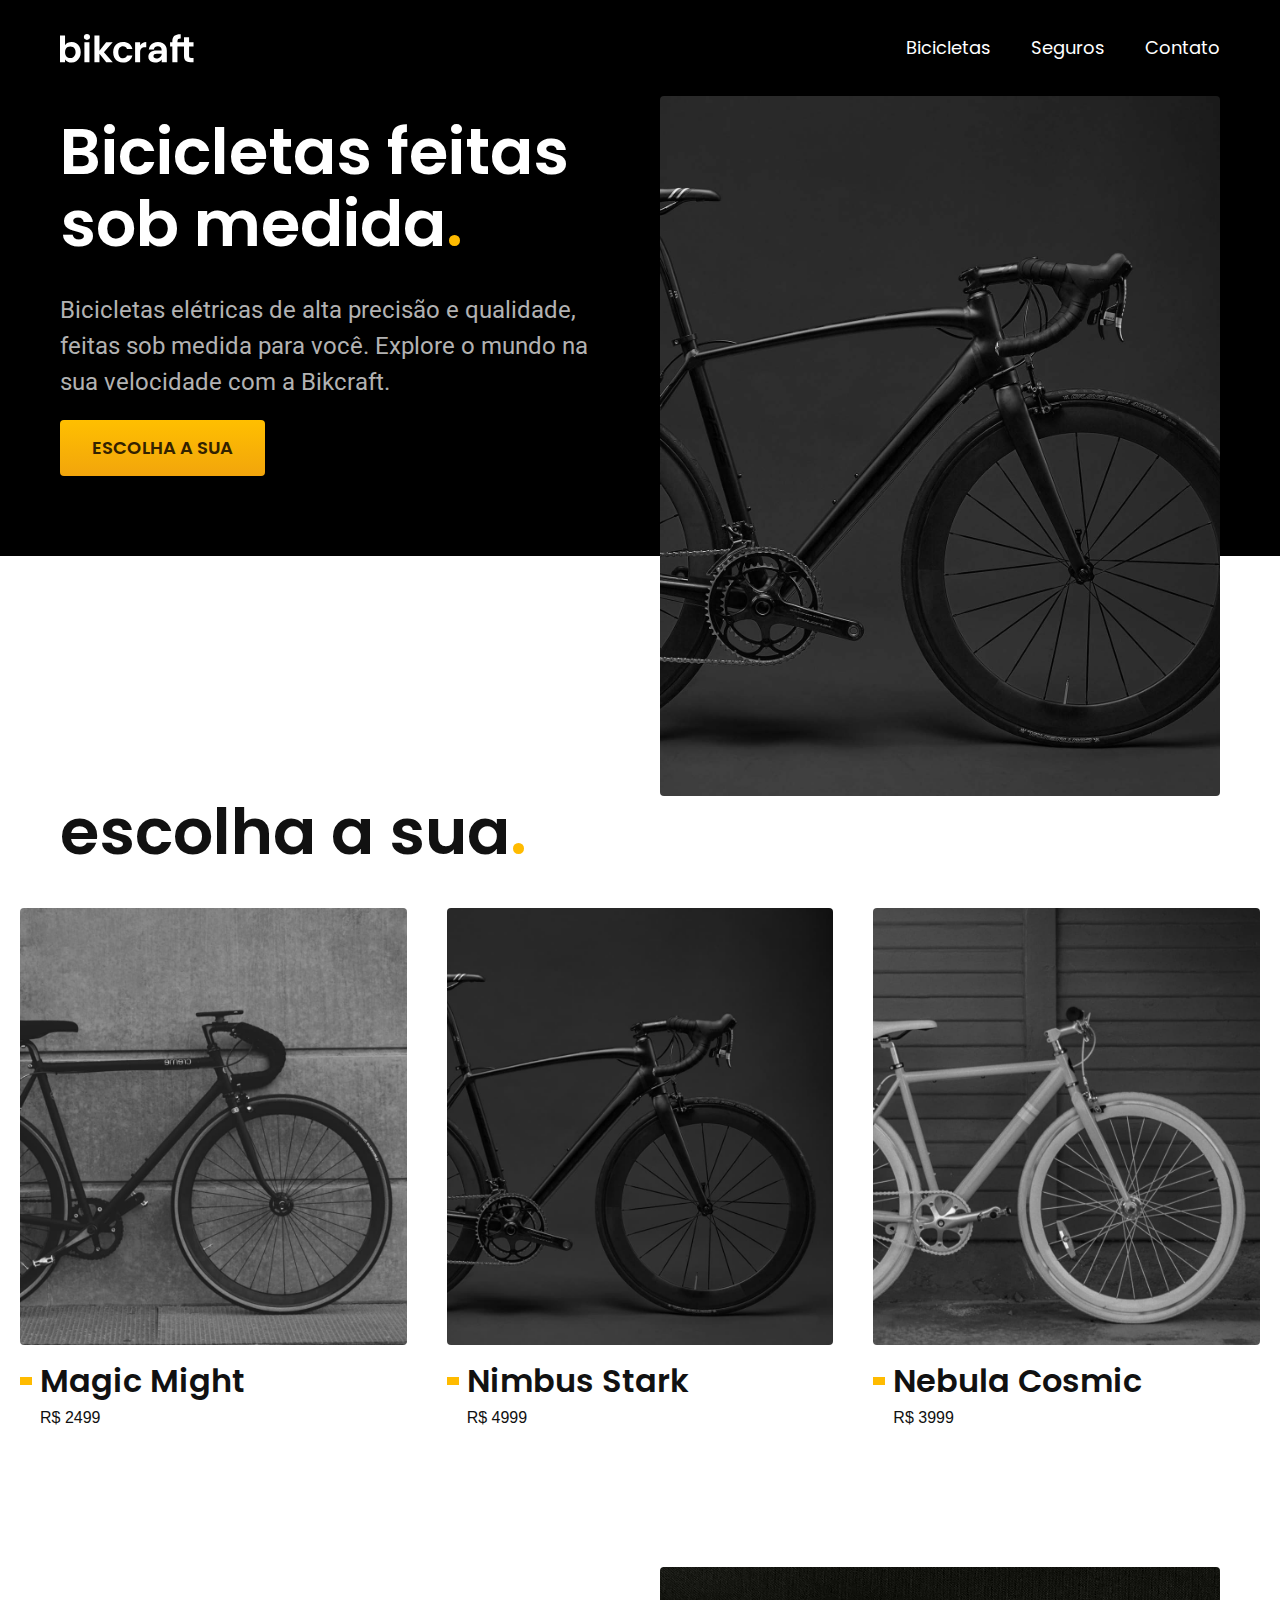
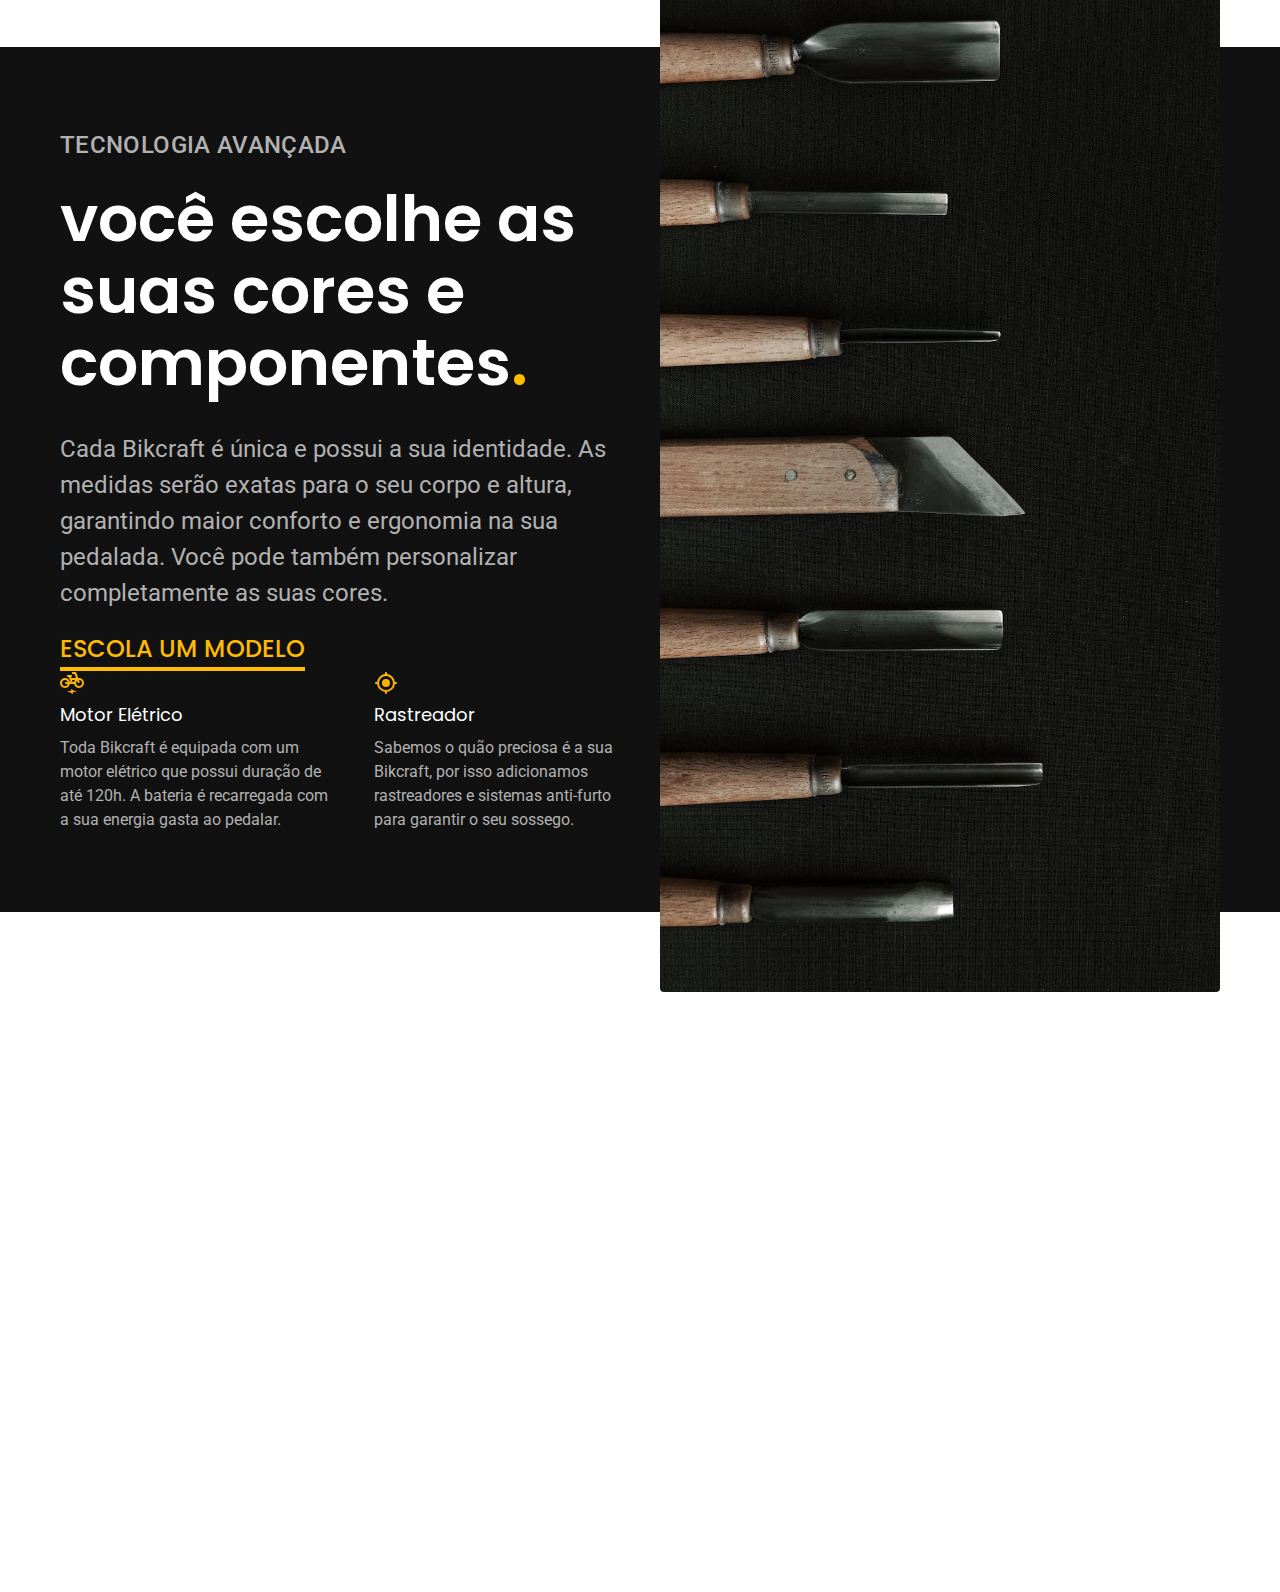
==== index.html @ bfc76466 "Adiciona responsividade à seção de Tecnologia Avançada e estiliza o botão para melhorar a interação " ====
<!DOCTYPE html>
<html lang="pt-br">

<head>
  <meta charset="UTF-8">
  <meta name="viewport" content="width=device-width, initial-scale=1.0">
  <title>Bikcraft - Bicicletas Elétricas</title>
  <meta name="description" content="Bicicletas elétricas de alta precisão e qualidade,  feitas sob medida para o cliente. Explore o mundo na sua velocidade com a Bikcraft.">

  <link rel="stylesheet" href="./css/style.css">

  <link rel="preconnect" href="https://fonts.googleapis.com">
  <link rel="preconnect" href="https://fonts.gstatic.com" crossorigin>
  <link href="https://fonts.googleapis.com/css2?family=Poppins:wght@400;600&family=Roboto:wght@400;500&display=swap" rel="stylesheet">

</head>

<body>
  <header class="header-bg">
    <div class="header container">
      <a href="./">
        <img src="./img/bikcraft.svg" alt="Bikcraft">
      </a>

      <nav aria-label="primaria">
        <ul class="header-menu font-1-m cor-0">
          <li><a href="./bicicletas.html">Bicicletas</a></li>
          <li><a href="./seguros.html">Seguros</a></li>
          <li><a href="./contato.html">Contato</a></li>
        </ul>
      </nav>
    </div>
  </header>

  <main class="introducao-bg">
    <div class="introducao container">
      <div class="introducao-conteudo">
        <h1 class="font-1-xxl cor-0">Bicicletas feitas sob medida<span class="cor-p1">.</span></h1>
        <p class="font-2-l cor-5">Bicicletas elétricas de alta precisão e qualidade, feitas sob medida para você. Explore o mundo na sua velocidade com a Bikcraft.</p>
        <a class="botao" href="./bicicletas.html">Escolha a sua</a>
      </div>
      <div class="introducao-imagem">
        <img src="./img/fotos/introducao.jpg" alt="Bicicleta elétrica preta">
      </div>
    </div>
  </main>

  <article class="bicicletas-lista">
    <h2 class="container font-1-xxl">escolha a sua<span class="cor-p1">.</span></h2>

    <ul>
      <li>
        <a href="./bicicletas/magic.html">
          <img src="./img/bicicletas/magic-home.jpg" alt="Bicicleta preta">
          <h3 class="font-1-xl">Magic Might</h3>
          <span>R$ 2499</span>
        </a>
      </li>
      <li>
        <a href="./bicicletas/nimbus.html">
          <img src="./img/bicicletas/nimbus-home.jpg" alt="Bicicleta preta">
          <h3 class="font-1-xl">Nimbus Stark</h3>
          <span>R$ 4999</span>
        </a>
      </li>
      <li>
        <a href="./bicicletas/nebula.html">
          <img src="./img/bicicletas/nebula-home.jpg" alt="Bicicleta preta">
          <h3 class="font-1-xl">Nebula Cosmic</h3>
          <span>R$ 3999</span>
        </a>
      </li>
    </ul>
  </article>

  <article class="tecnologia-bg">
    <div class="tecnologia container">
      <div class="tecnologia-conteudo">
        <span class="font-2-l-b cor-5">Tecnologia Avançada</span>
        <h2 class="font-1-xxl cor-0">você escolhe as suas cores e componentes<span class="cor-p1">.</span></h2>
        <p class="font-2-l cor-5">Cada Bikcraft é única e possui a sua identidade. As medidas serão exatas para o seu corpo e altura, garantindo maior conforto e ergonomia na sua pedalada. Você pode também personalizar completamente as suas cores.</p>
        <a class="link" href="./bicicletas.html">Escola um modelo</a>
        <div class="tecnologia-vantagens">
          <div>
            <img src="./img/icones/eletrica.svg" alt="">
            <h3 class="font-1-m cor-0">Motor Elétrico</h3>
            <p class="font-2-s cor-5">Toda Bikcraft é equipada com um motor elétrico que possui duração de até 120h. A bateria é recarregada com a sua energia gasta ao pedalar.</p>
          </div>
          <div>
            <img src="./img/icones/rastreador.svg" alt="">
            <h3 class="font-1-m cor-0">Rastreador</h3>
            <p class="font-2-s cor-5">Sabemos o quão preciosa é a sua Bikcraft, por isso adicionamos rastreadores e sistemas anti-furto para garantir o seu sossego.</p>
          </div>
        </div>
      </div>
      <div class="tecnologia-imagem">
        <img src="./img/fotos/tecnologia.jpg" alt="">
      </div>
    </div>
  </article>
</body>

</html>
---- css/style.css ----
@import "./global/global.css";
@import "./utilidades/tipografia.css";
@import "./utilidades/cores.css";

@import "./global/header.css";

/* Home */
@import "./home/introducao.css";
@import "./home/tecnologia.css";

/* Utilidades */
@import "./utilidades/componentes.css";

/* Bicicletas */
@import "./bicicletas/bicicletas-lista.css";
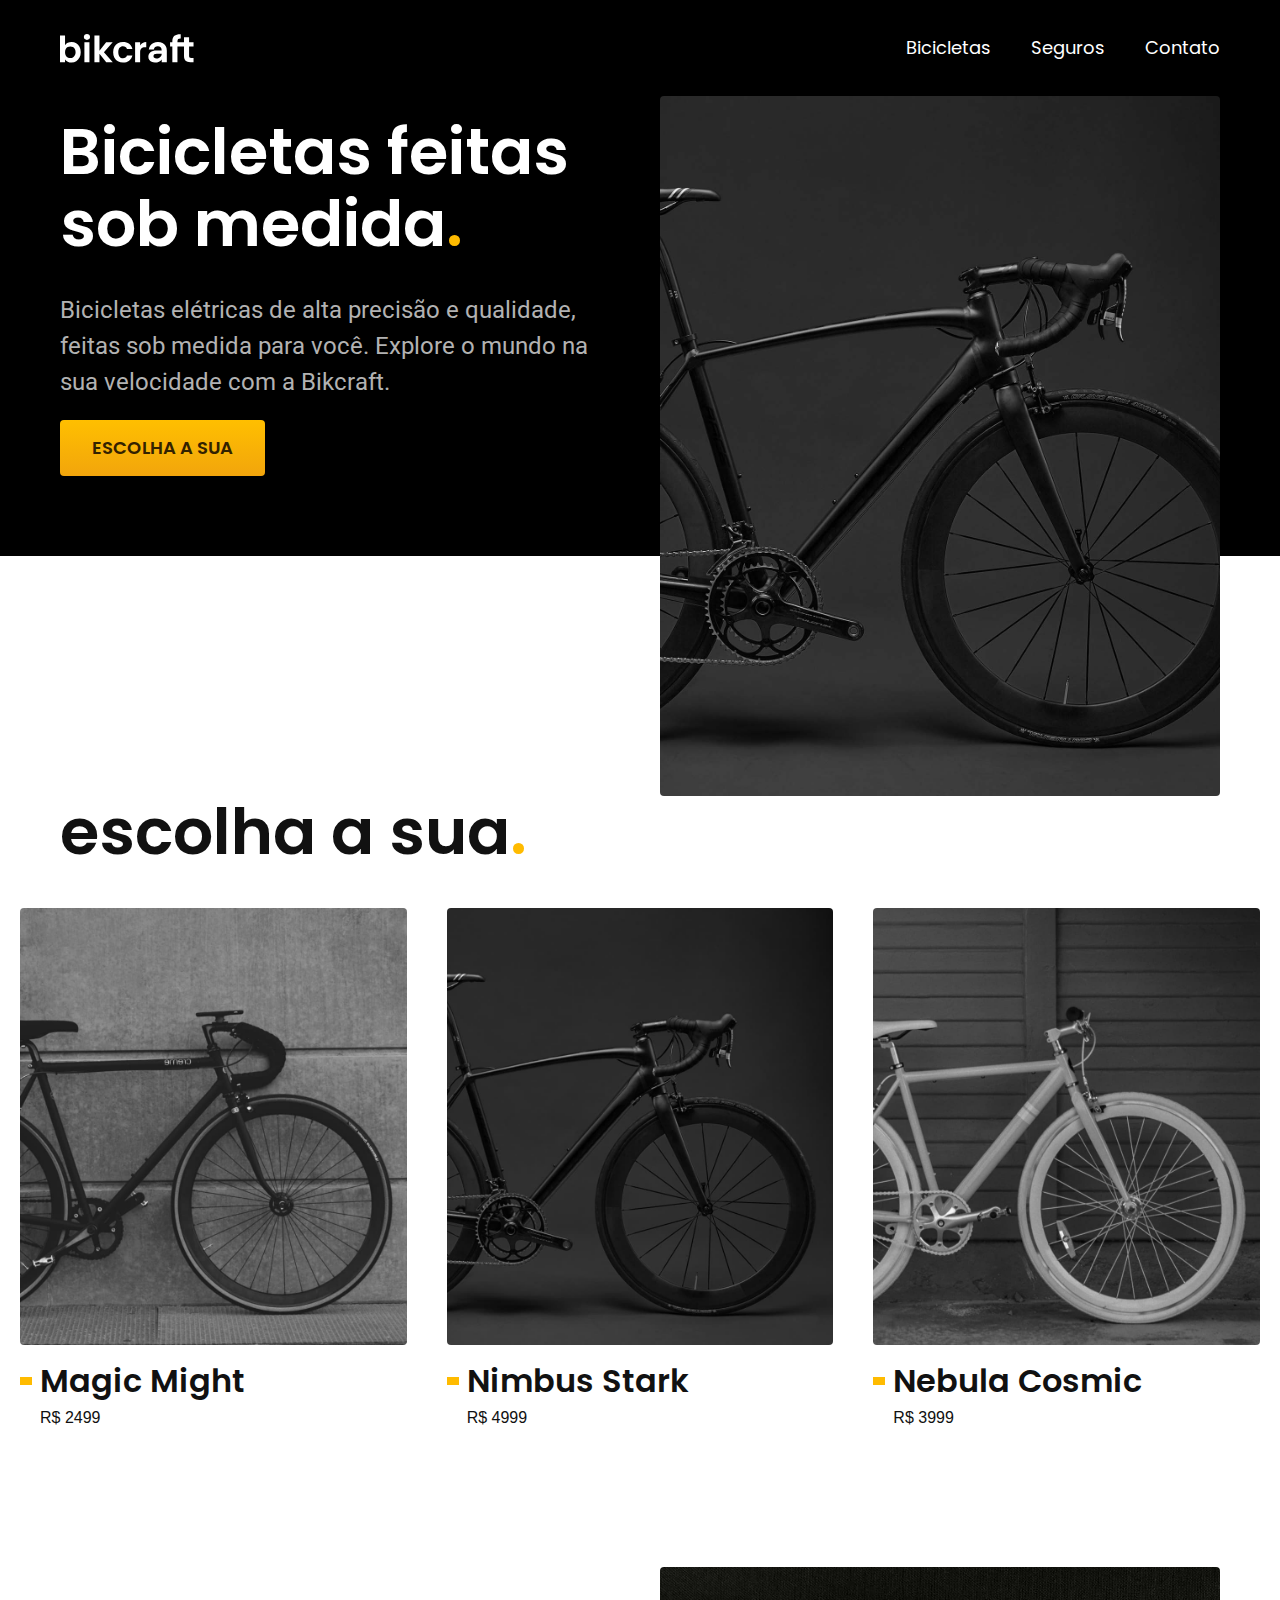
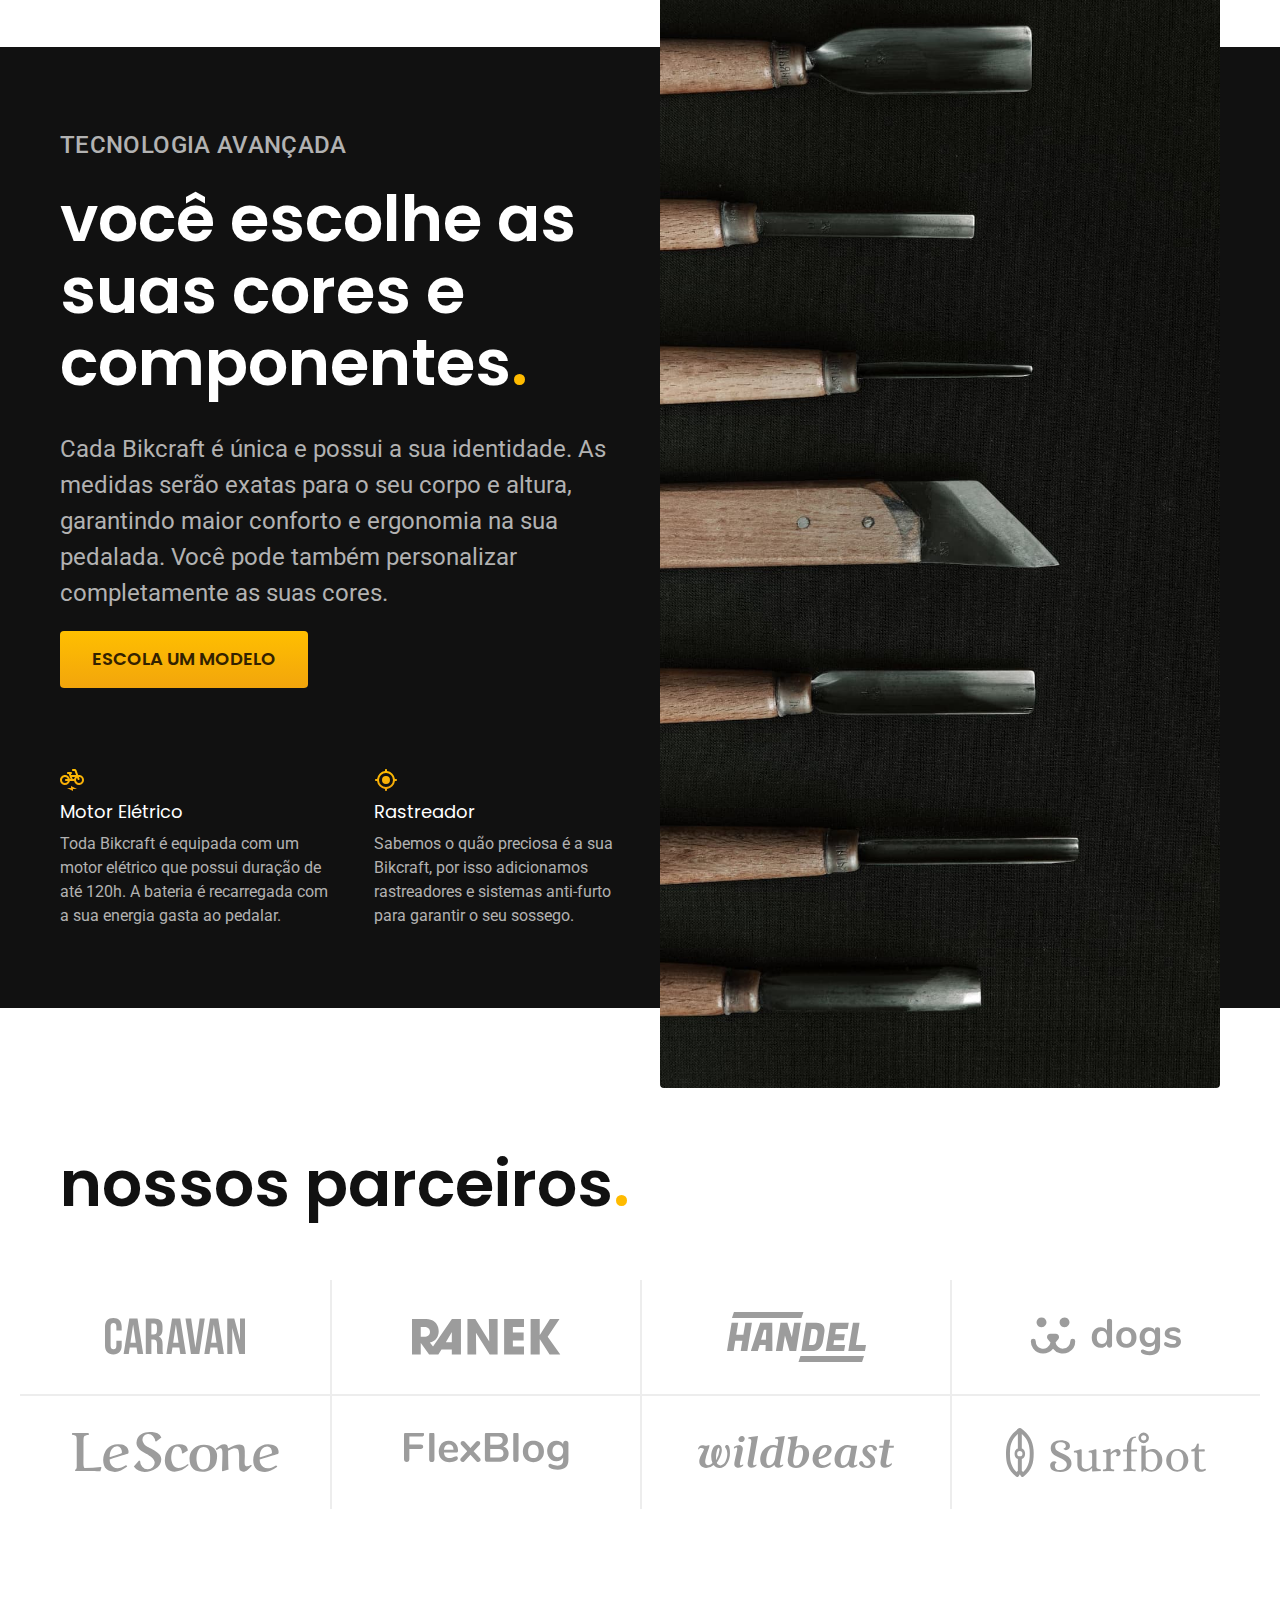
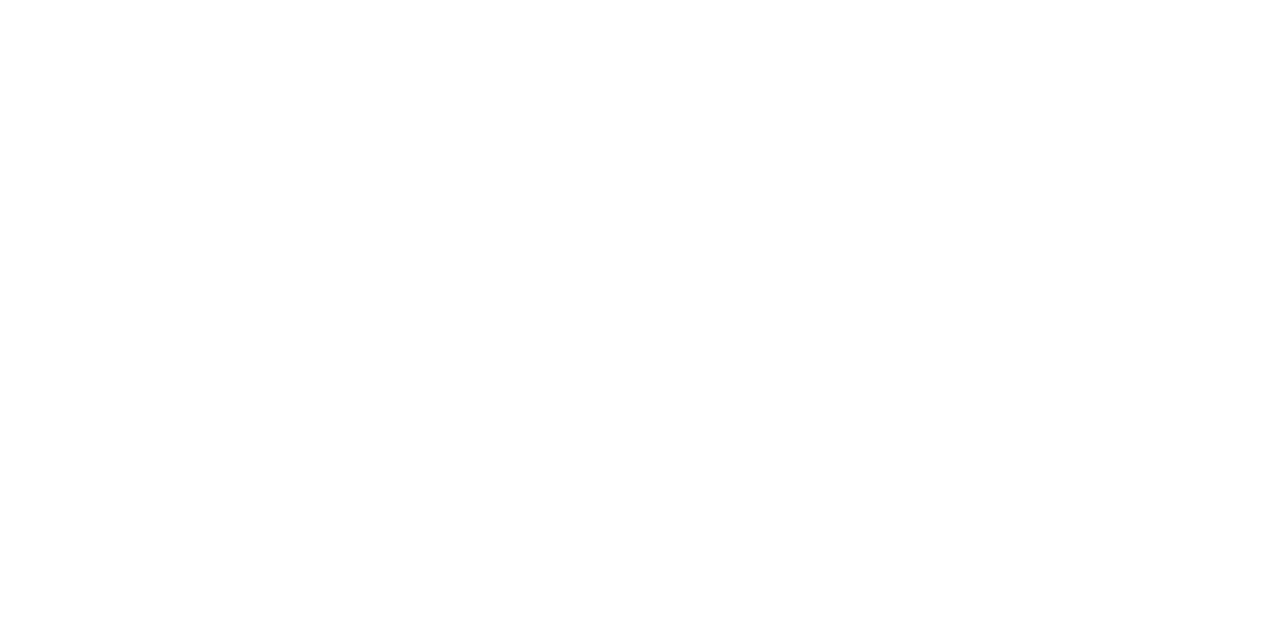
==== commit 3e4f3101: "Cria a classe 'parceiros' para estilizar a seção de parceiros, garantindo consistência visual e alin" ====
--- a/index.html
+++ b/index.html
@@ -79,7 +79,7 @@
         <span class="font-2-l-b cor-5">Tecnologia Avançada</span>
         <h2 class="font-1-xxl cor-0">você escolhe as suas cores e componentes<span class="cor-p1">.</span></h2>
         <p class="font-2-l cor-5">Cada Bikcraft é única e possui a sua identidade. As medidas serão exatas para o seu corpo e altura, garantindo maior conforto e ergonomia na sua pedalada. Você pode também personalizar completamente as suas cores.</p>
-        <a class="link" href="./bicicletas.html">Escola um modelo</a>
+        <a class="botao" href="./bicicletas.html">Escola um modelo</a>
         <div class="tecnologia-vantagens">
           <div>
             <img src="./img/icones/eletrica.svg" alt="">
@@ -98,6 +98,22 @@
       </div>
     </div>
   </article>
+
+  <section class="parceiros" aria-label="Nossos parceiros">
+    <h2 class="container font-1-xxl">nossos parceiros<span class="cor-p1">.</span></h2>
+
+    <ul>
+      <li><img src="./img/parceiros/caravan.svg" alt="caravan"></li>
+      <li><img src="./img/parceiros/ranek.svg" alt="ranek"></li>
+      <li><img src="./img/parceiros/handel.svg" alt="handel"></li>
+      <li><img src="./img/parceiros/dogs.svg" alt="dogs"></li>
+      <li><img src="./img/parceiros/lescone.svg" alt="lescone"></li>
+      <li><img src="./img/parceiros/flexblog.svg" alt="flexblog"></li>
+      <li><img src="./img/parceiros/wildbeast.svg" alt="wildbeast"></li>
+      <li><img src="./img/parceiros/surfbot.svg" alt="surfbot"></li>
+    </ul>
+  </section>
+
 </body>
 
 </html>--- a/css/style.css
+++ b/css/style.css
@@ -7,6 +7,7 @@
 /* Home */
 @import "./home/introducao.css";
 @import "./home/tecnologia.css";
+@import "./home/parceiros.css";
 
 /* Utilidades */
 @import "./utilidades/componentes.css";
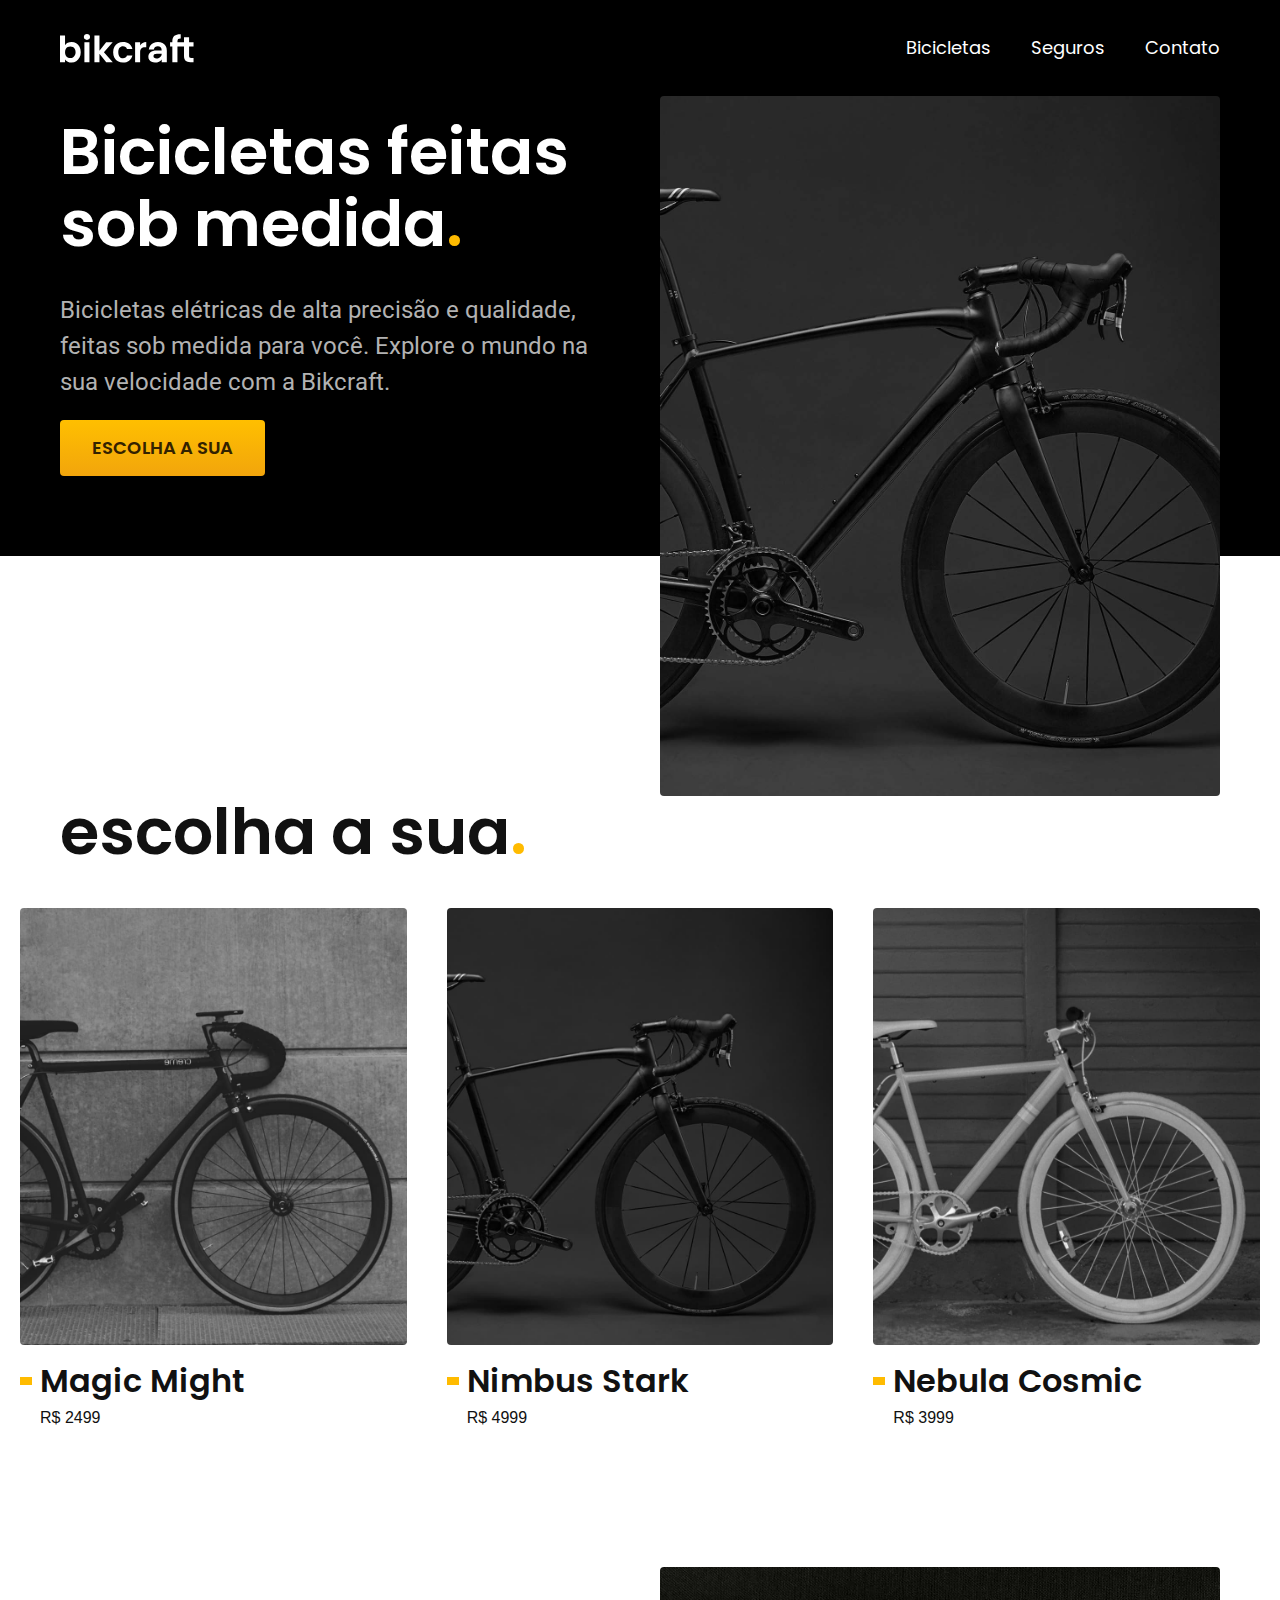
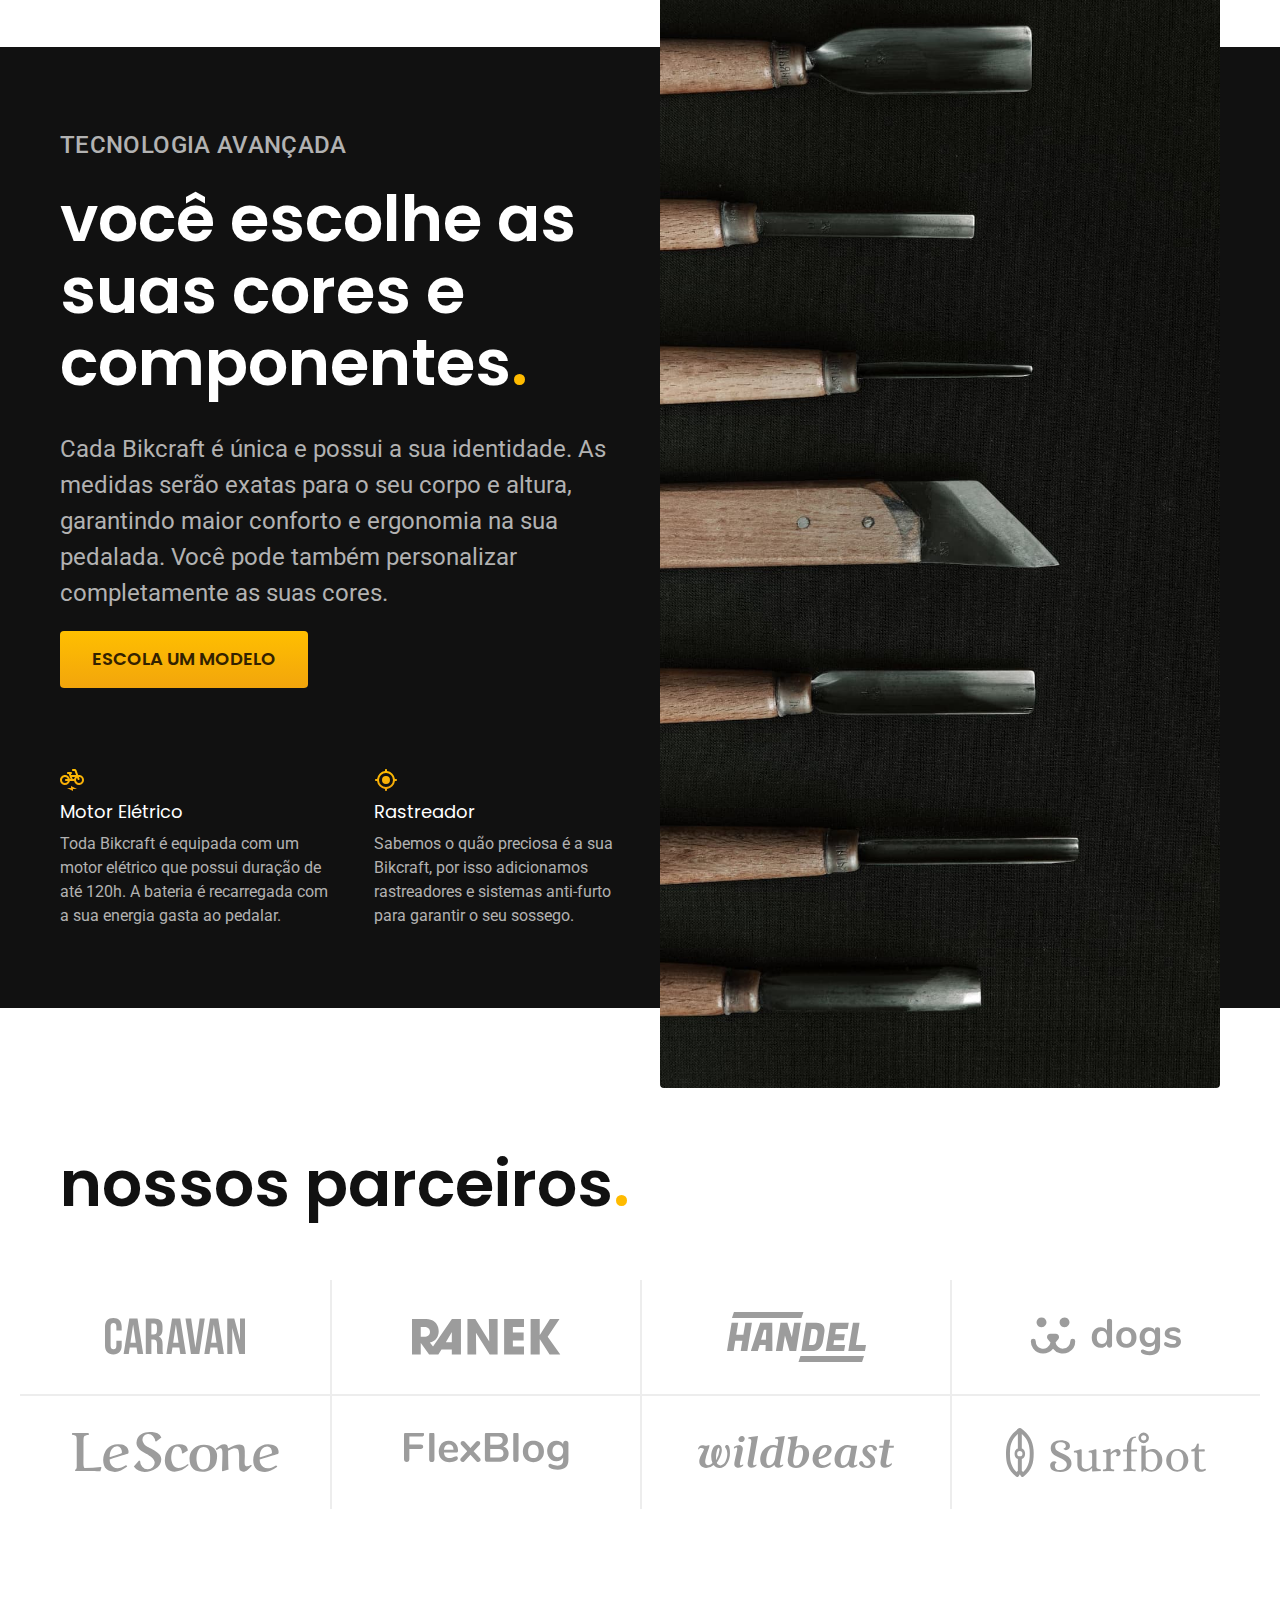
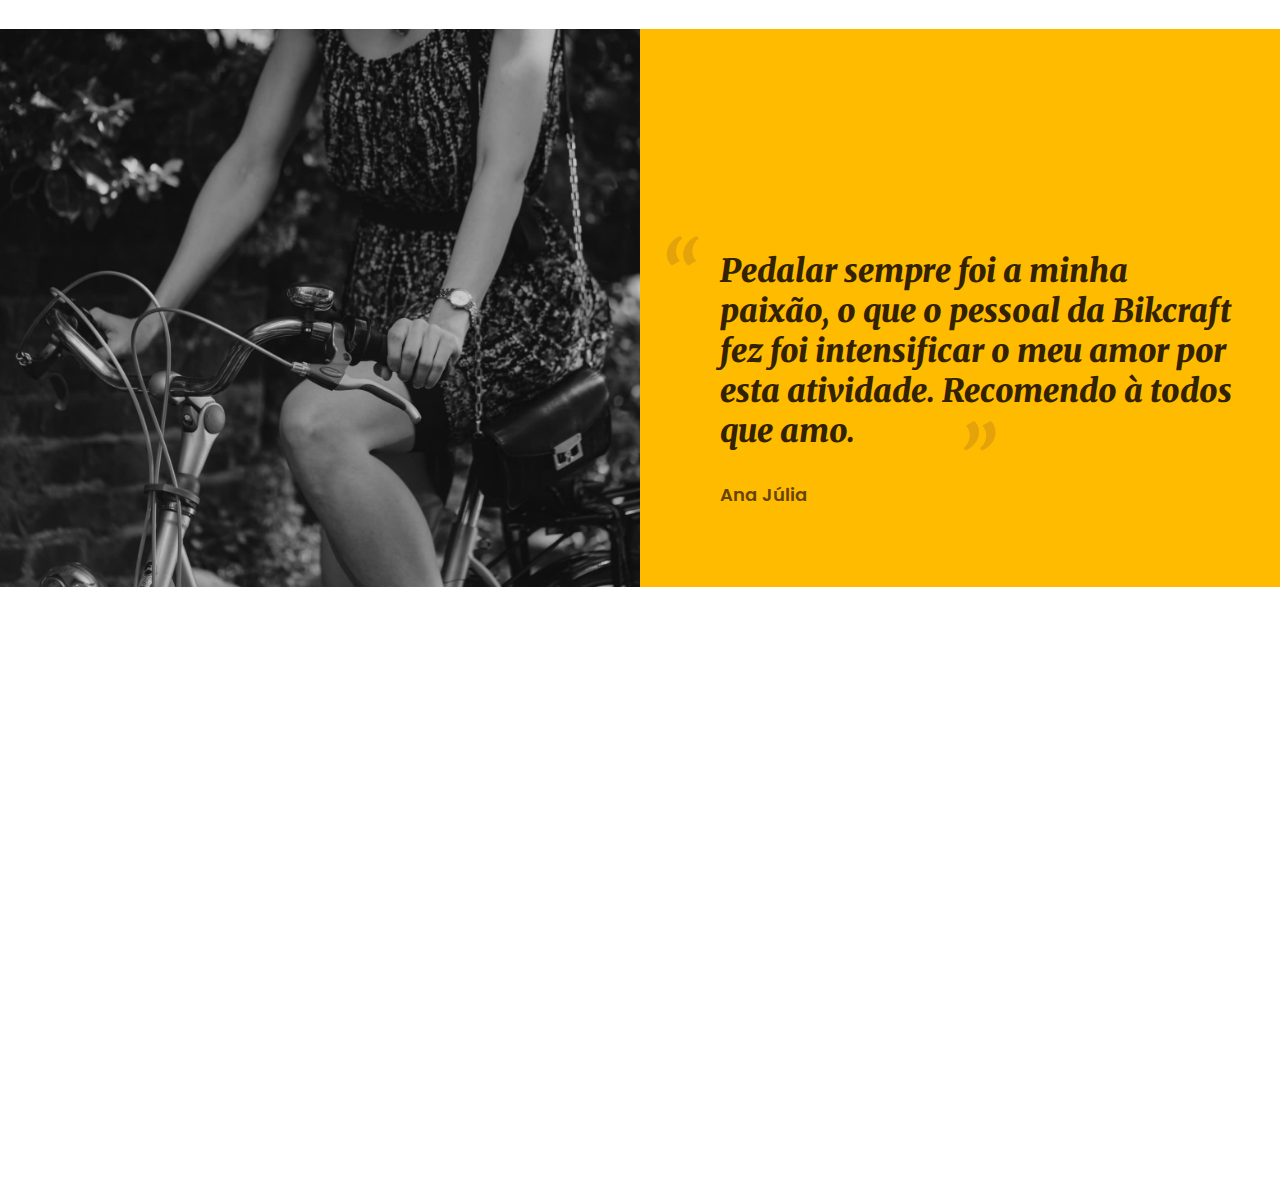
==== commit 06dbb94d: "Cria a classe 'depoimentos' para estilizar a seção de depoimentos, garantindo consistência visual e " ====
--- a/index.html
+++ b/index.html
@@ -11,8 +11,7 @@
 
   <link rel="preconnect" href="https://fonts.googleapis.com">
   <link rel="preconnect" href="https://fonts.gstatic.com" crossorigin>
-  <link href="https://fonts.googleapis.com/css2?family=Poppins:wght@400;600&family=Roboto:wght@400;500&display=swap" rel="stylesheet">
-
+  <link href="https://fonts.googleapis.com/css2?family=Merriweather:wght@900&family=Poppins:wght@400;600&family=Roboto:wght@400;500&display=swap" rel="stylesheet">
 </head>
 
 <body>
@@ -114,6 +113,17 @@
     </ul>
   </section>
 
+  <section class="depoimento" aria-label="Depoimento">
+    <div>
+      <img src="./img/fotos/depoimento.jpg" alt="Pessoa pedalando uma Bicicleta bikcraft">
+    </div>
+    <div class="depoimento-conteudo">
+      <blockquote class="font-1-xl cor-p5">
+        <p>Pedalar sempre foi a minha paixão, o que o pessoal da Bikcraft fez foi intensificar o meu amor por esta atividade. Recomendo à todos que amo.</p>
+      </blockquote>
+      <span class="font-1-m-b cor-p4">Ana Júlia</span>
+    </div>
+  </section>
 </body>
 
 </html>--- a/css/style.css
+++ b/css/style.css
@@ -8,6 +8,7 @@
 @import "./home/introducao.css";
 @import "./home/tecnologia.css";
 @import "./home/parceiros.css";
+@import "./home/depoimento.css";
 
 /* Utilidades */
 @import "./utilidades/componentes.css";
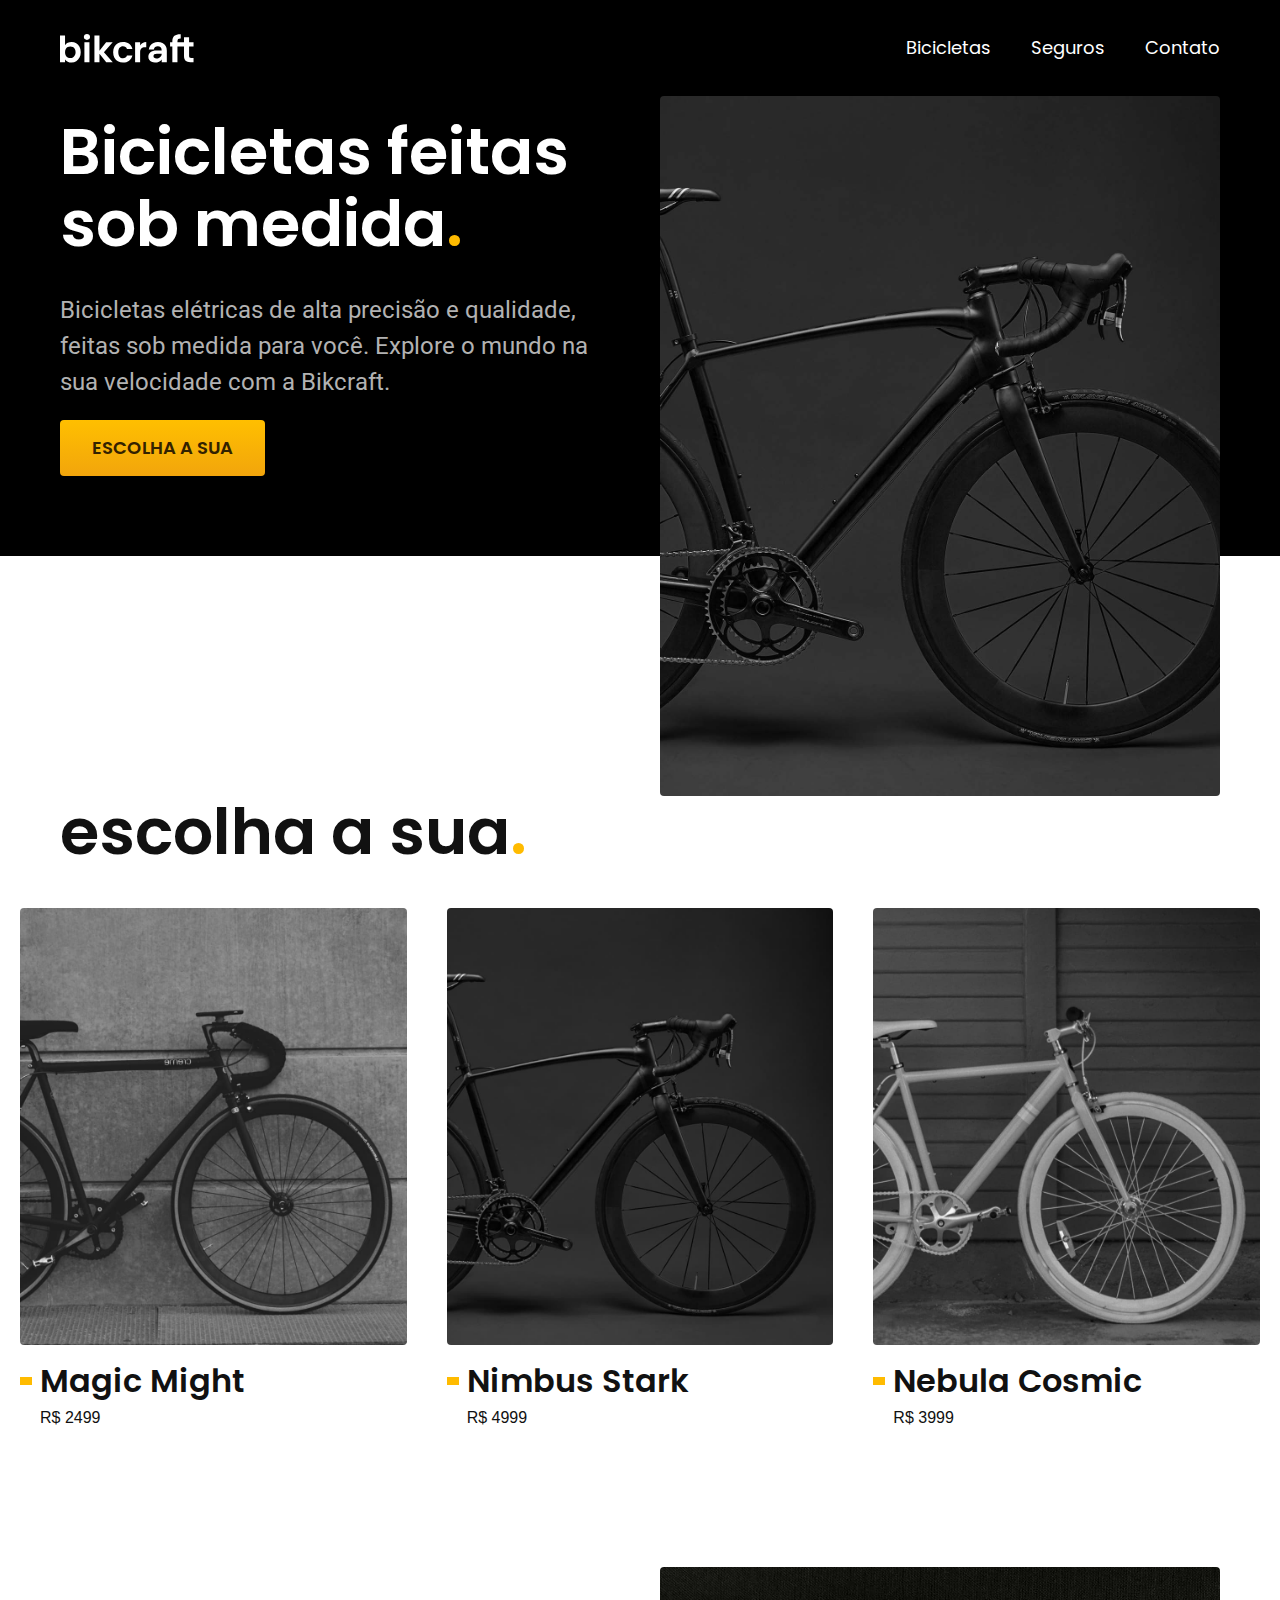
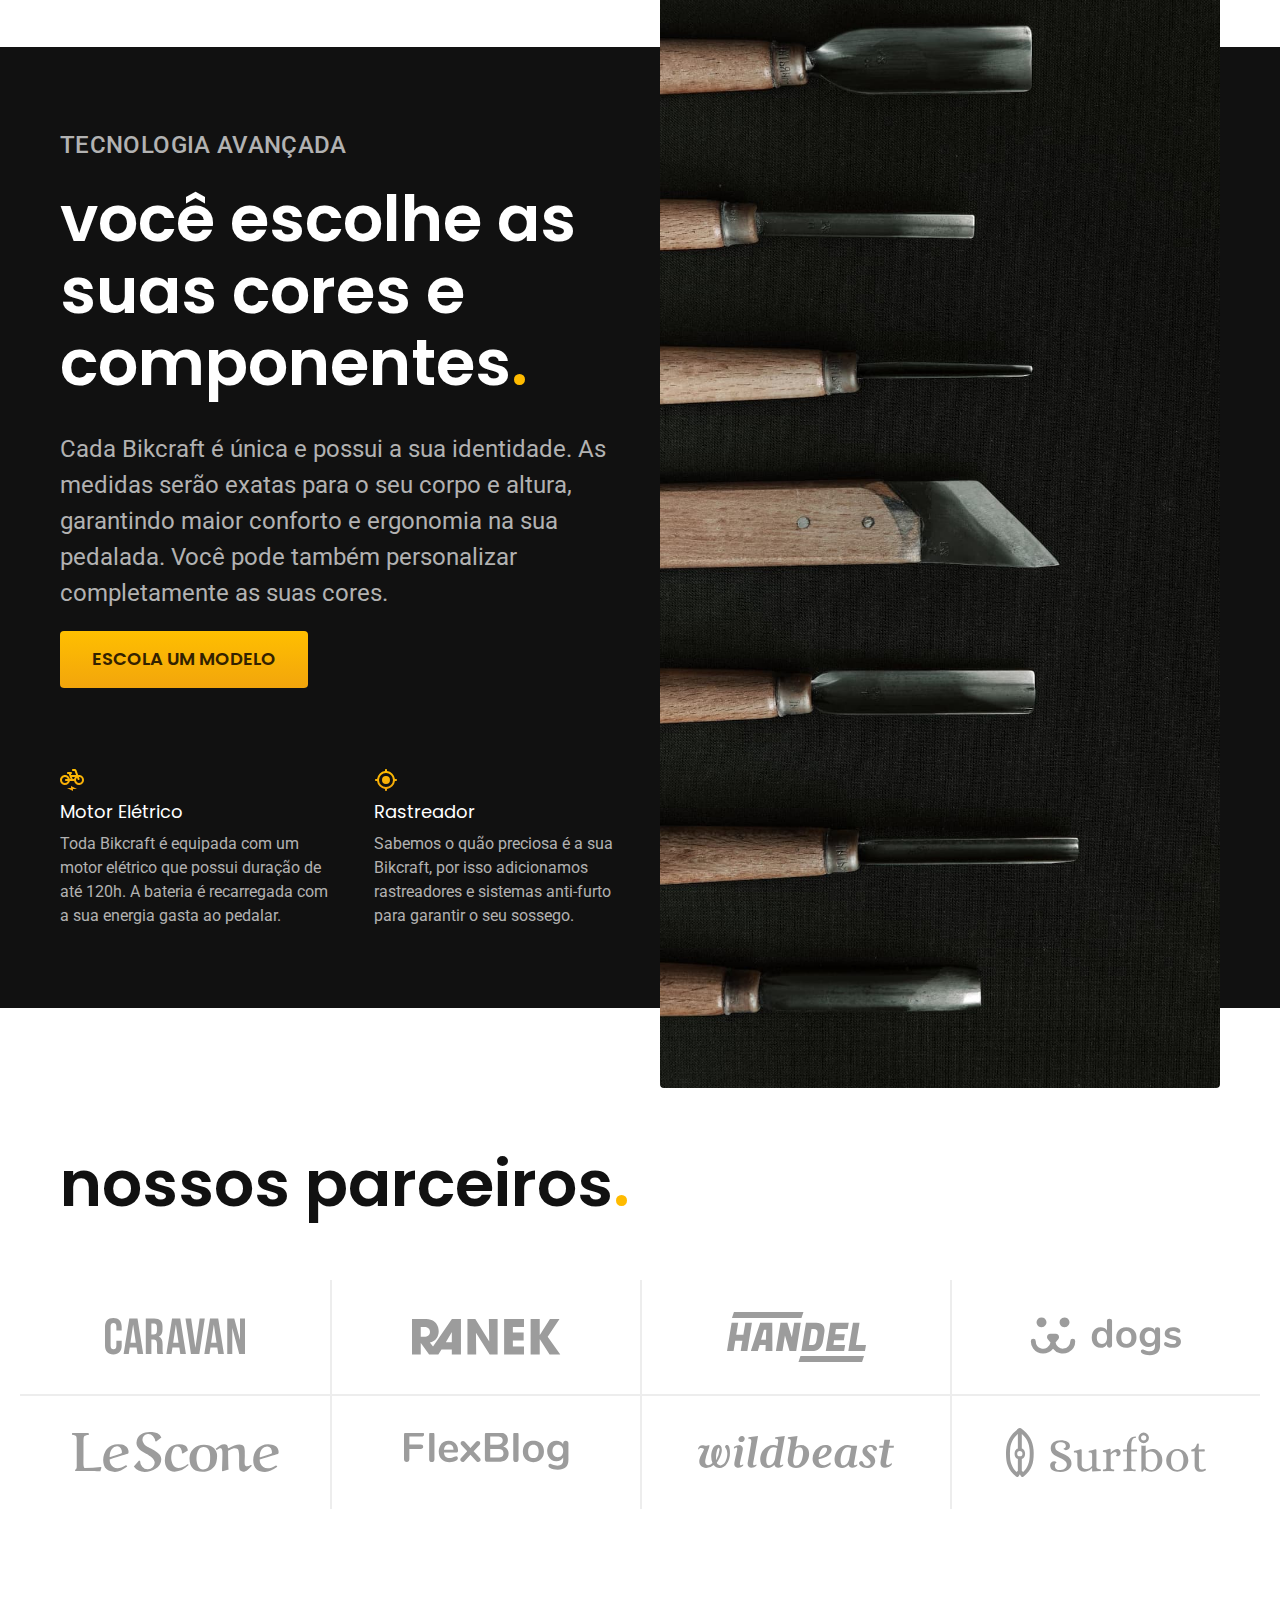
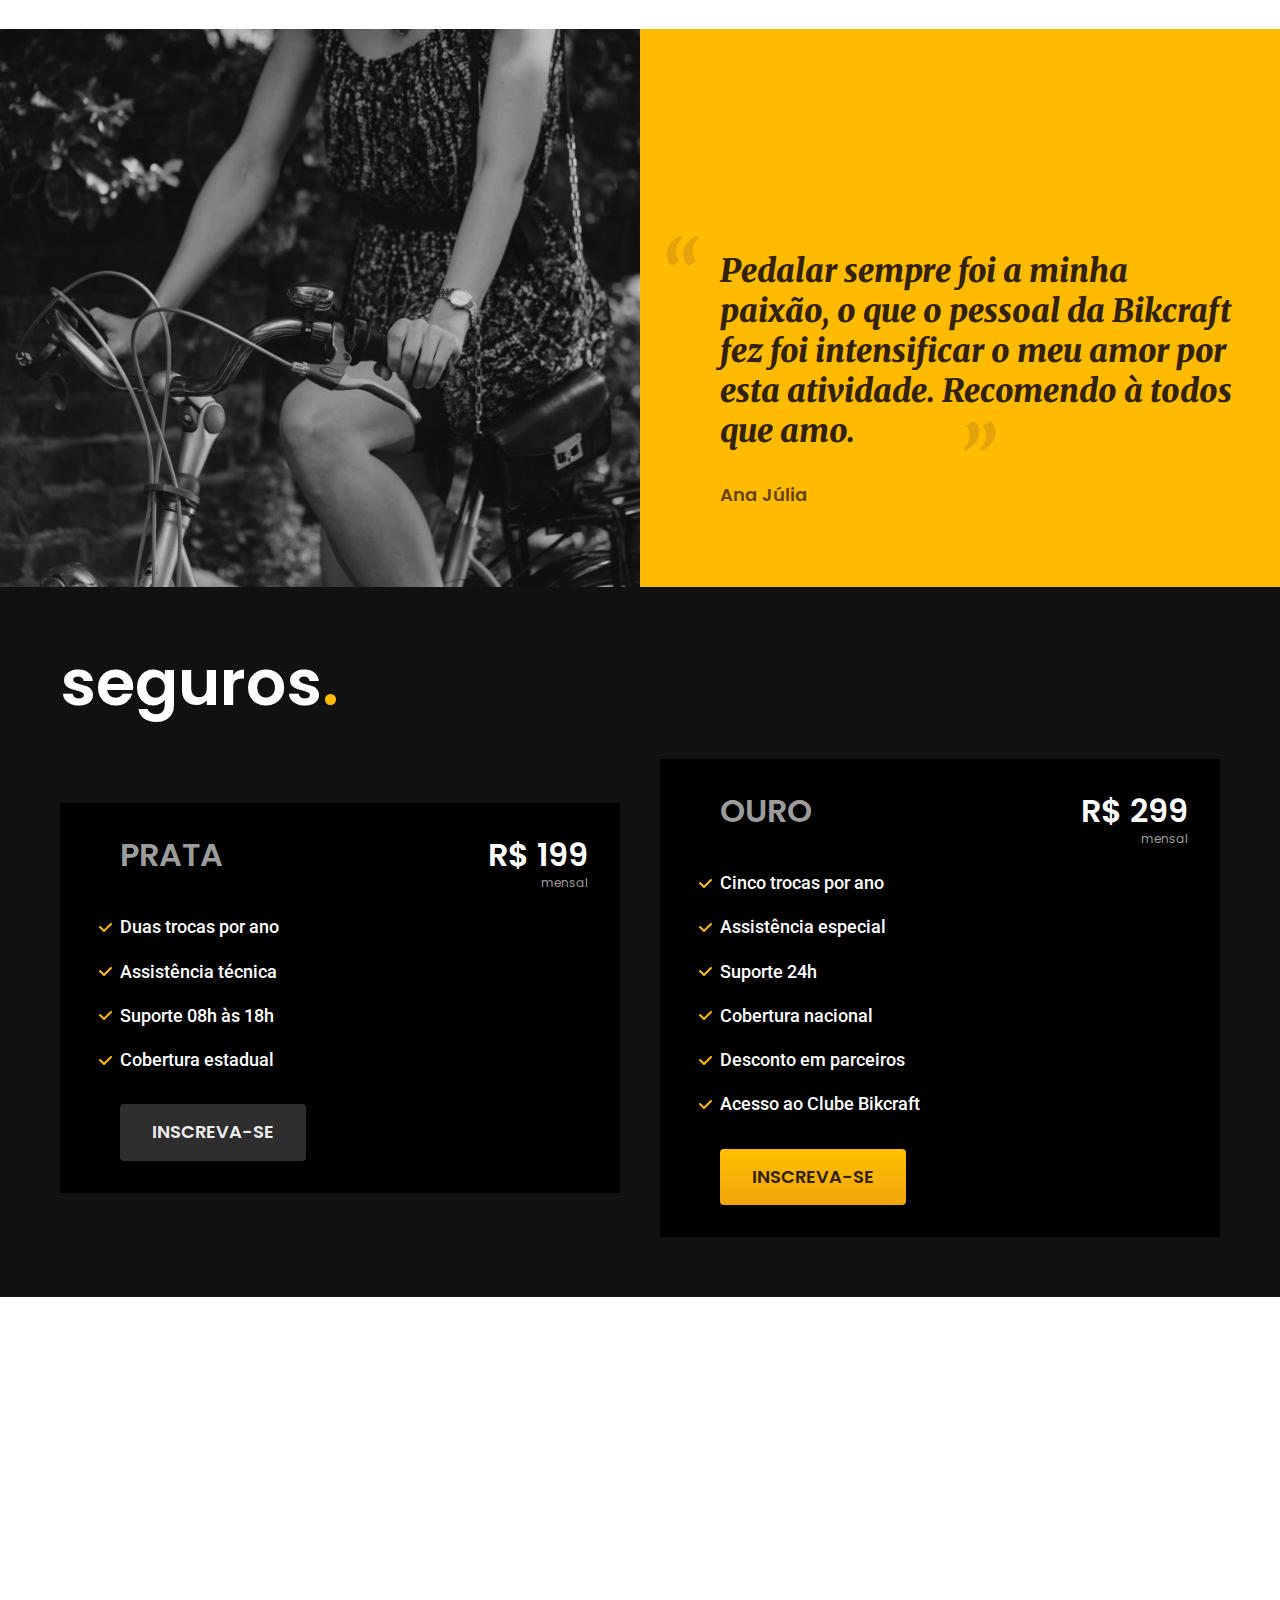
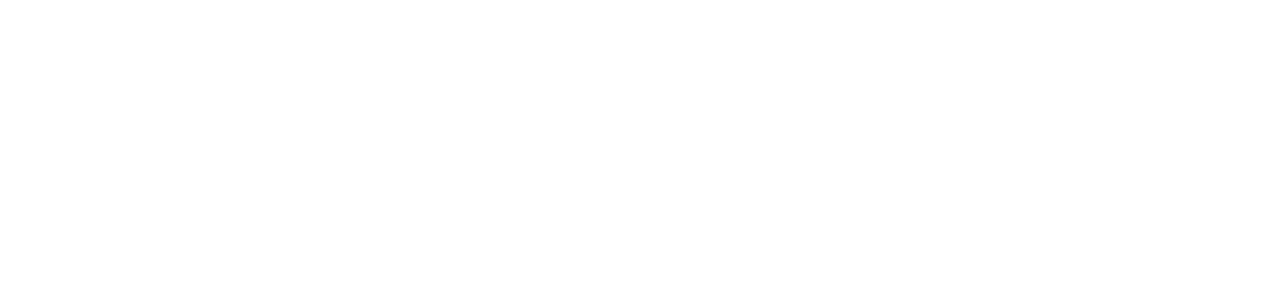
==== commit 69131a88: "Adiciona a classe 'seguros' e inclui a seção de seguros no index.html, com estilização para manter a" ====
--- a/index.html
+++ b/index.html
@@ -124,6 +124,38 @@
       <span class="font-1-m-b cor-p4">Ana Júlia</span>
     </div>
   </section>
+
+  <article class="seguros-bg">
+    <div class="seguros container">
+      <h2 class="font-1-xxl cor-0">seguros<span class="cor-p1">.</span></h2>
+      <div class="seguros-item">
+        <h3 class="font-1-xl cor-6">PRATA</h3>
+        <span class="font-1-xl cor-0">R$ 199 <span class="font-1-xs cor-6">mensal</span> </span>
+        <ul class="font-2-m cor-0">
+          <li>Duas trocas por ano</li>
+          <li>Assistência técnica</li>
+          <li>Suporte 08h às 18h</li>
+          <li>Cobertura estadual</li>
+        </ul>
+        <a class="botao secundario" href="./orcamento.html">Inscreva-se</a>
+      </div>
+
+      <div class="seguros-item">
+        <h3 class="font-1-xl cor-6">OURO</h3>
+        <span class="font-1-xl cor-0">R$ 299 <span class="font-1-xs cor-6">mensal</span> </span>
+        <ul class="font-2-m cor-0">
+          <li>Cinco trocas por ano</li>
+          <li>Assistência especial</li>
+          <li>Suporte 24h</li>
+          <li>Cobertura nacional</li>
+          <li>Desconto em parceiros</li>
+          <li>Acesso ao Clube Bikcraft</li>
+        </ul>
+        <a class="botao" href="./orcamento.html">Inscreva-se</a>
+      </div>
+    </div>
+
+  </article>
 </body>
 
 </html>--- a/css/style.css
+++ b/css/style.css
@@ -15,3 +15,6 @@
 
 /* Bicicletas */
 @import "./bicicletas/bicicletas-lista.css";
+
+/* Seguros */
+@import "./seguros/seguros.css";
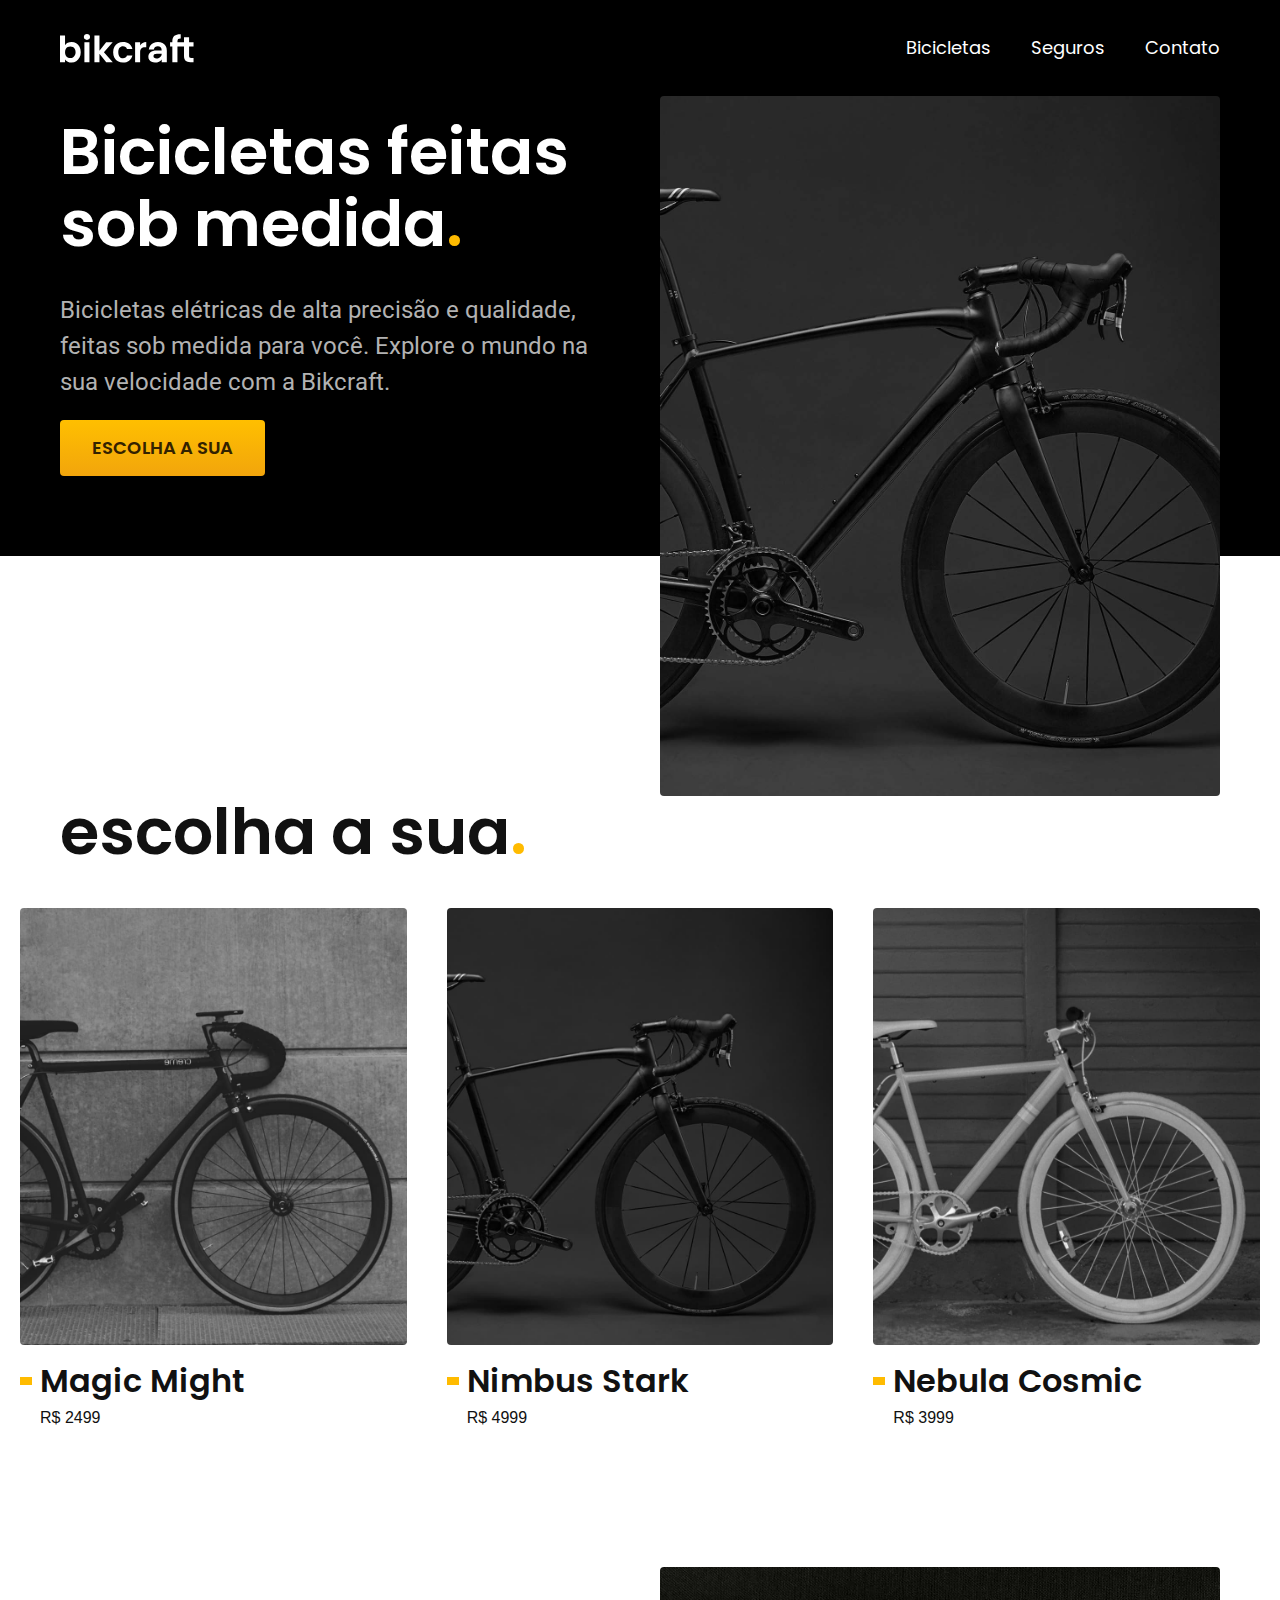
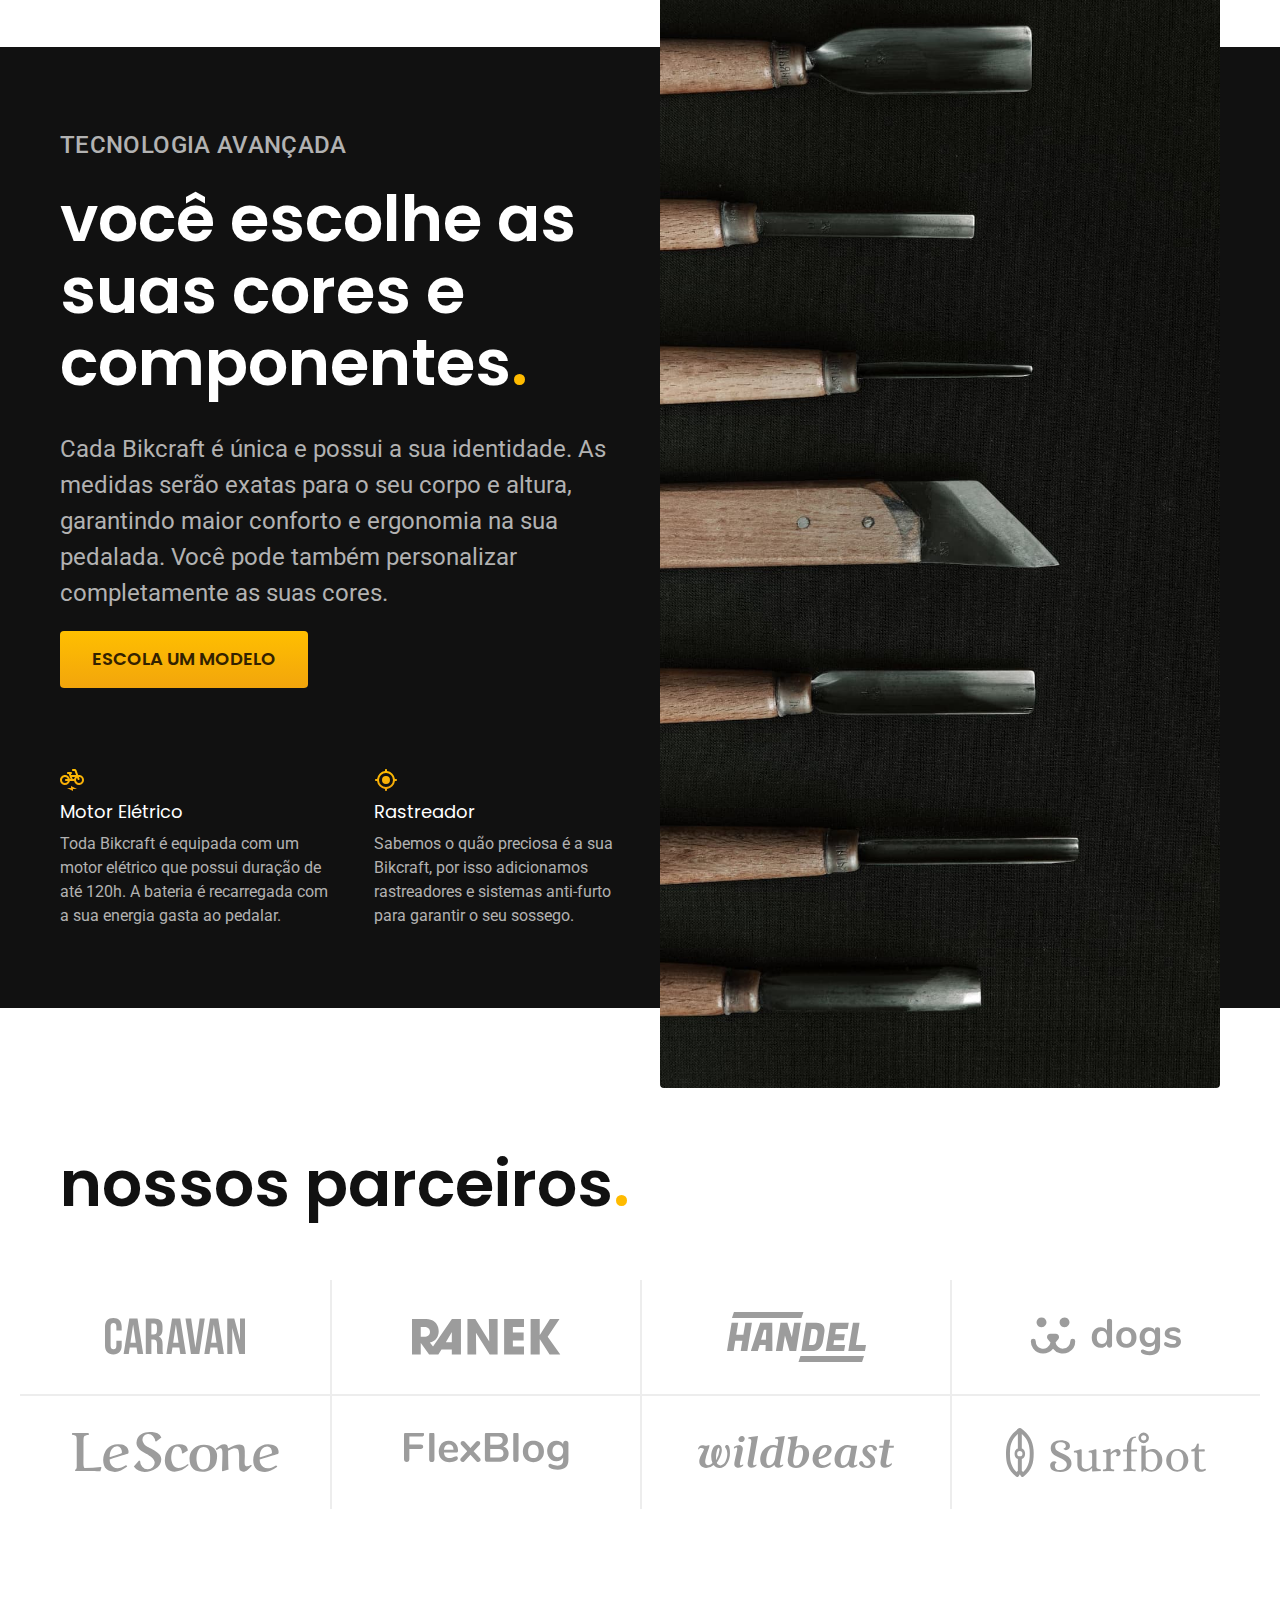
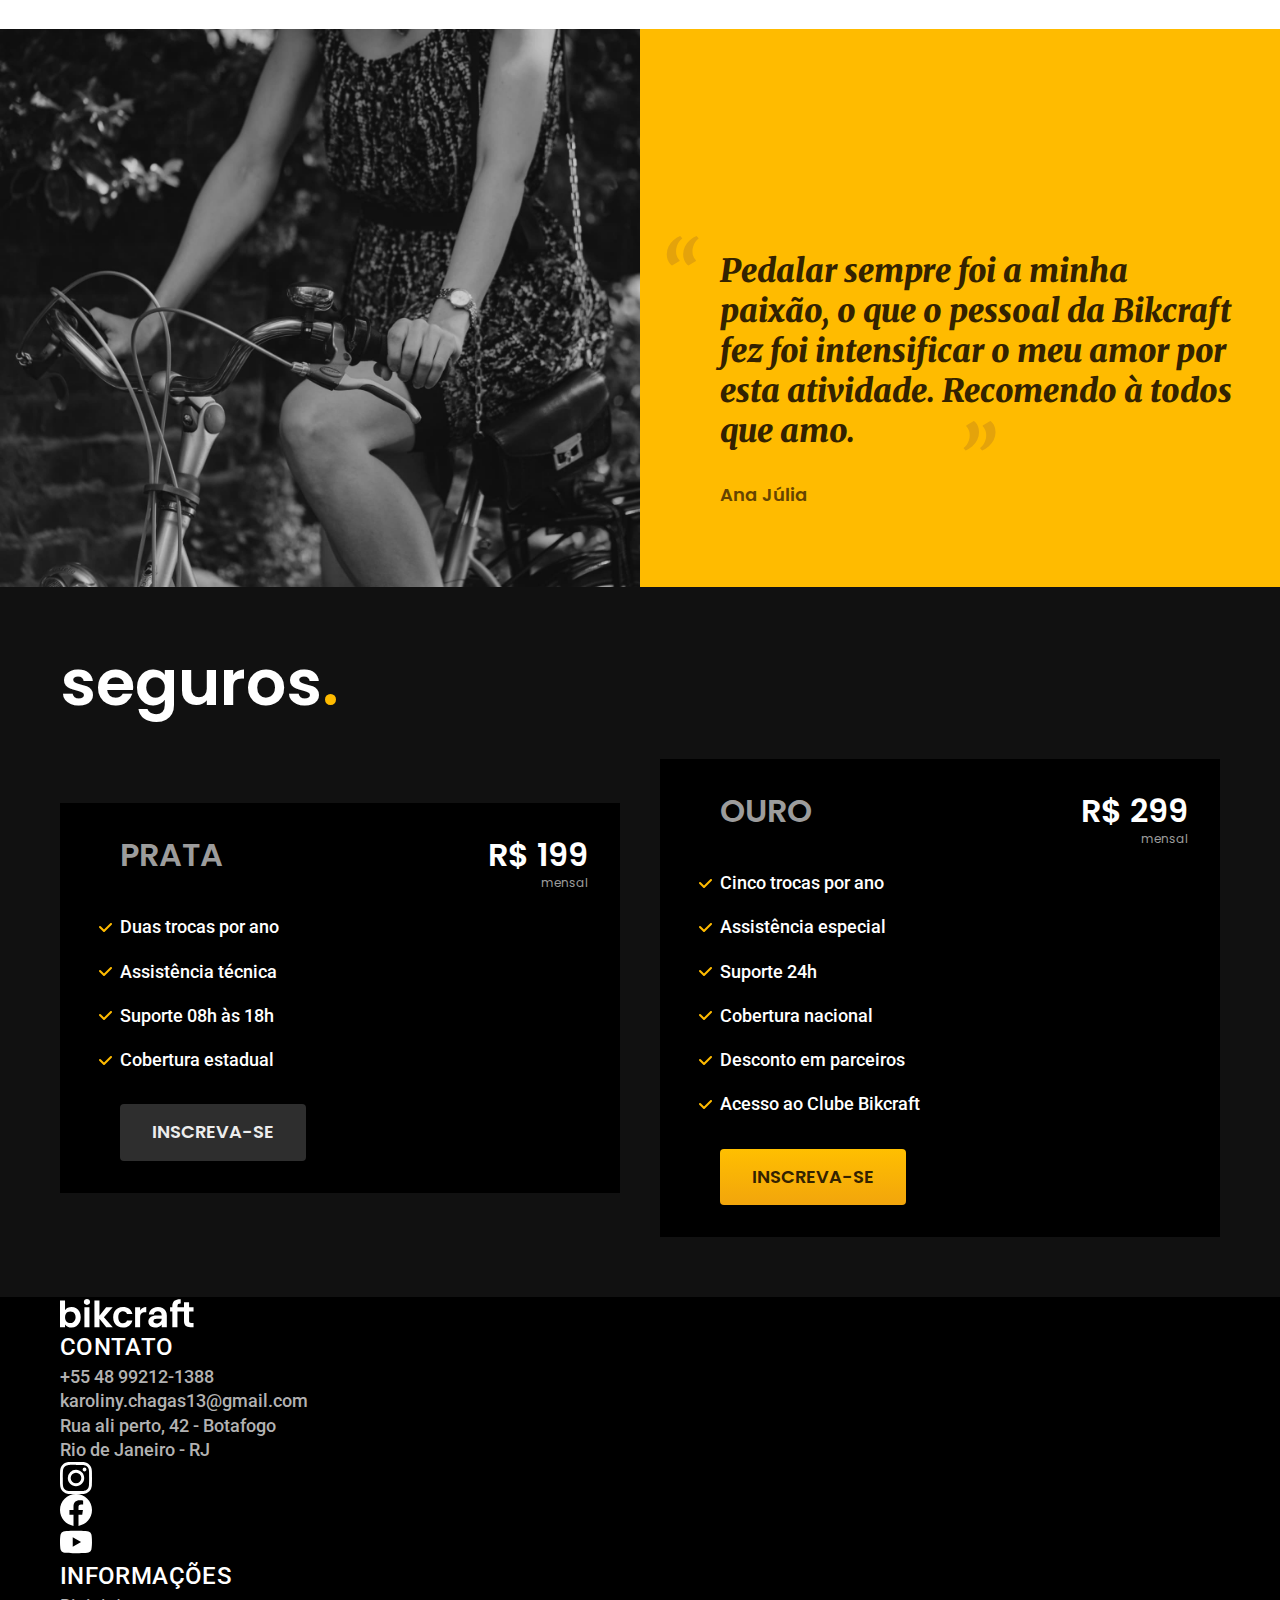
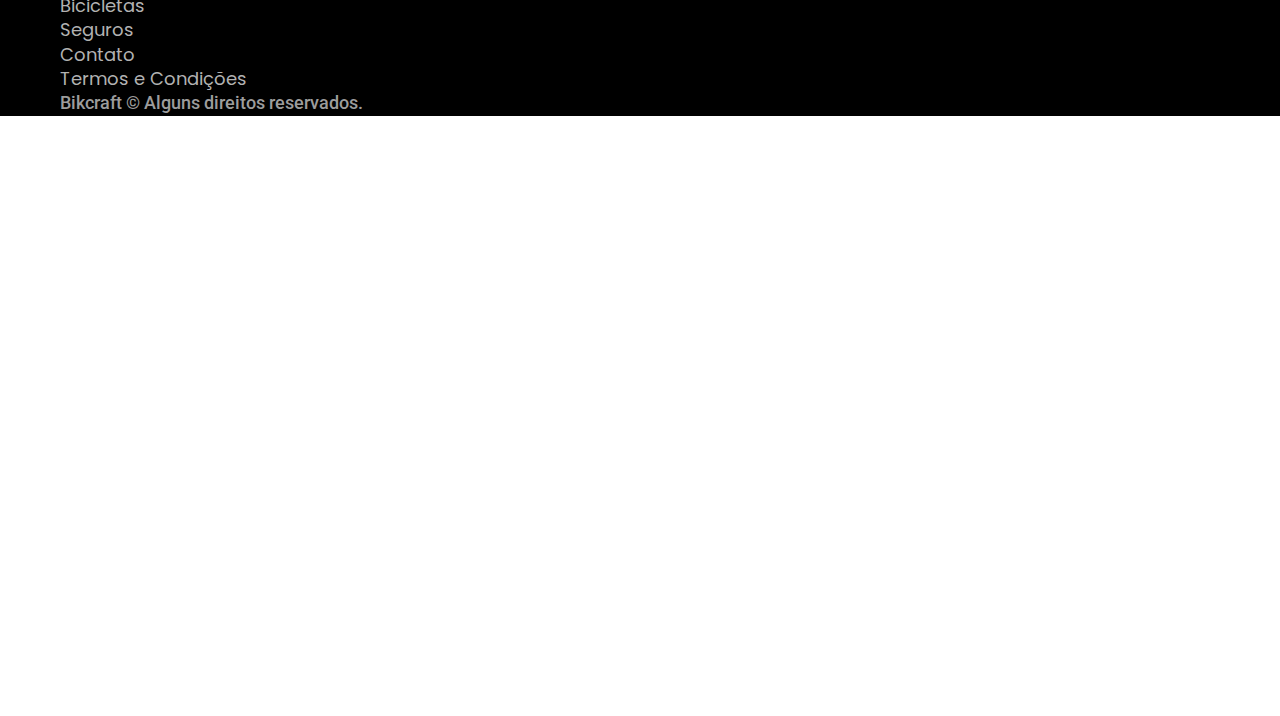
==== commit 5d2a9932: "Adiciona a estrutura do footer no index.html" ====
--- a/index.html
+++ b/index.html
@@ -154,8 +154,46 @@
         <a class="botao" href="./orcamento.html">Inscreva-se</a>
       </div>
     </div>
+  </article>
 
-  </article>
+  <footer class="footer-bg">
+    <div class="footer container">
+      <img src="./img/bikcraft.svg" alt="Bikcraft">
+      <div class="footer-contato">
+        <h3 class="font-2-l-b cor-0">Contato</h3>
+        <ul class="font-2-m cor-5">
+          <li><a href="tel:+5548992121388">+55 48 99212-1388</a></li>
+          <li><a href="mailto:karoliny.chagas13@gmail.com">karoliny.chagas13@gmail.com</a></li>
+          <li>Rua ali perto, 42 - Botafogo</li>
+          <li>Rio de Janeiro - RJ</li>
+        </ul>
+        <div class="footer-redes">
+          <a href="./">
+            <img src="./img/redes/instagram.svg" alt="Instagram">
+          </a>
+          <a href="./">
+            <img src="./img/redes/facebook.svg" alt="Facebook">
+          </a>
+          <a href="./">
+            <img src="./img/redes/youtube.svg" alt="Youtube">
+          </a>
+        </div>
+      </div>
+
+      <div class="footer-informacoes">
+        <h3 class="font-2-l-b cor-0">Informações</h3>
+        <nav>
+          <ul class="font-1-m cor-5">
+            <li><a href="./bicicletas.html">Bicicletas</a></li>
+            <li><a href="./seguros.html">Seguros</a></li>
+            <li><a href="./contato.html">Contato</a></li>
+            <li><a href="./termos.html">Termos e Condições</a></li>
+          </ul>
+        </nav>
+      </div>
+      <p class="footer-copy font-2-m cor-6">Bikcraft © Alguns direitos reservados.</p>
+    </div>
+  </footer>
 </body>
 
 </html>--- a/css/style.css
+++ b/css/style.css
@@ -3,6 +3,7 @@
 @import "./utilidades/cores.css";
 
 @import "./global/header.css";
+@import "./global/footer.css";
 
 /* Home */
 @import "./home/introducao.css";
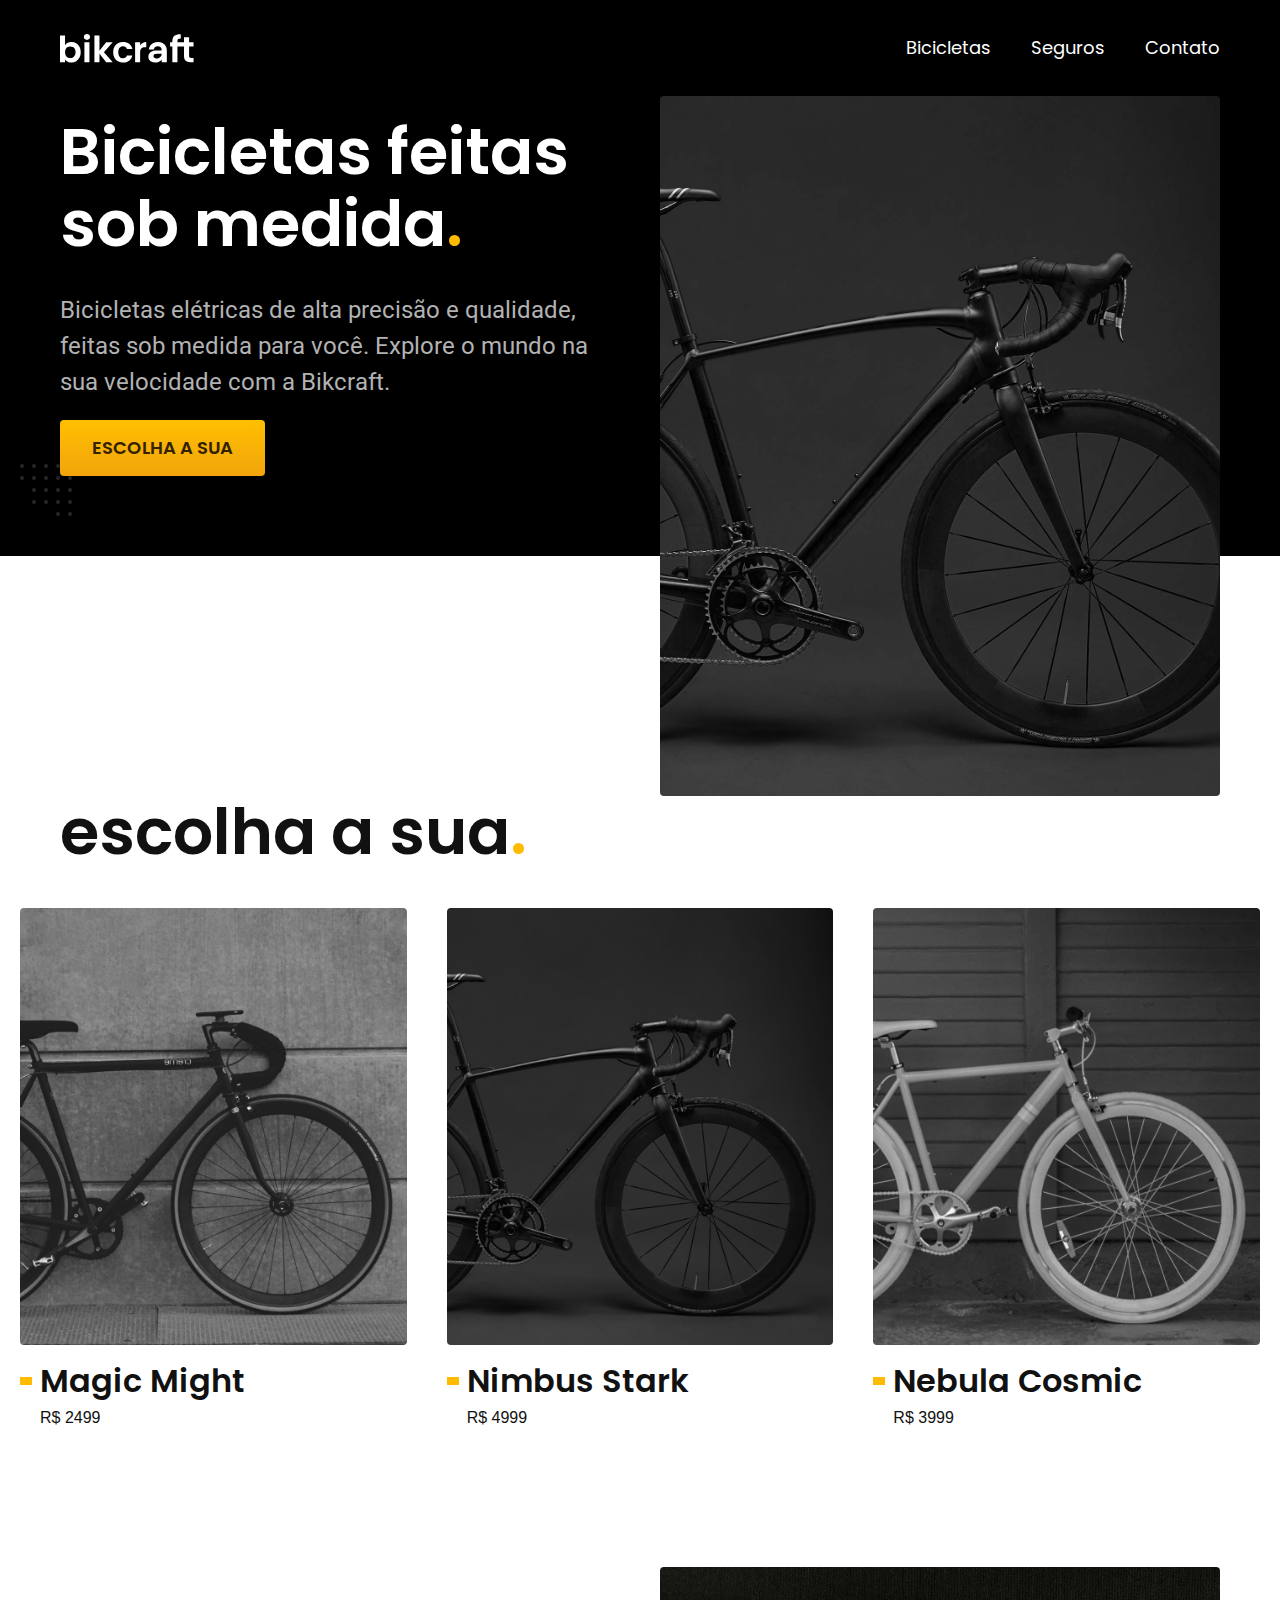
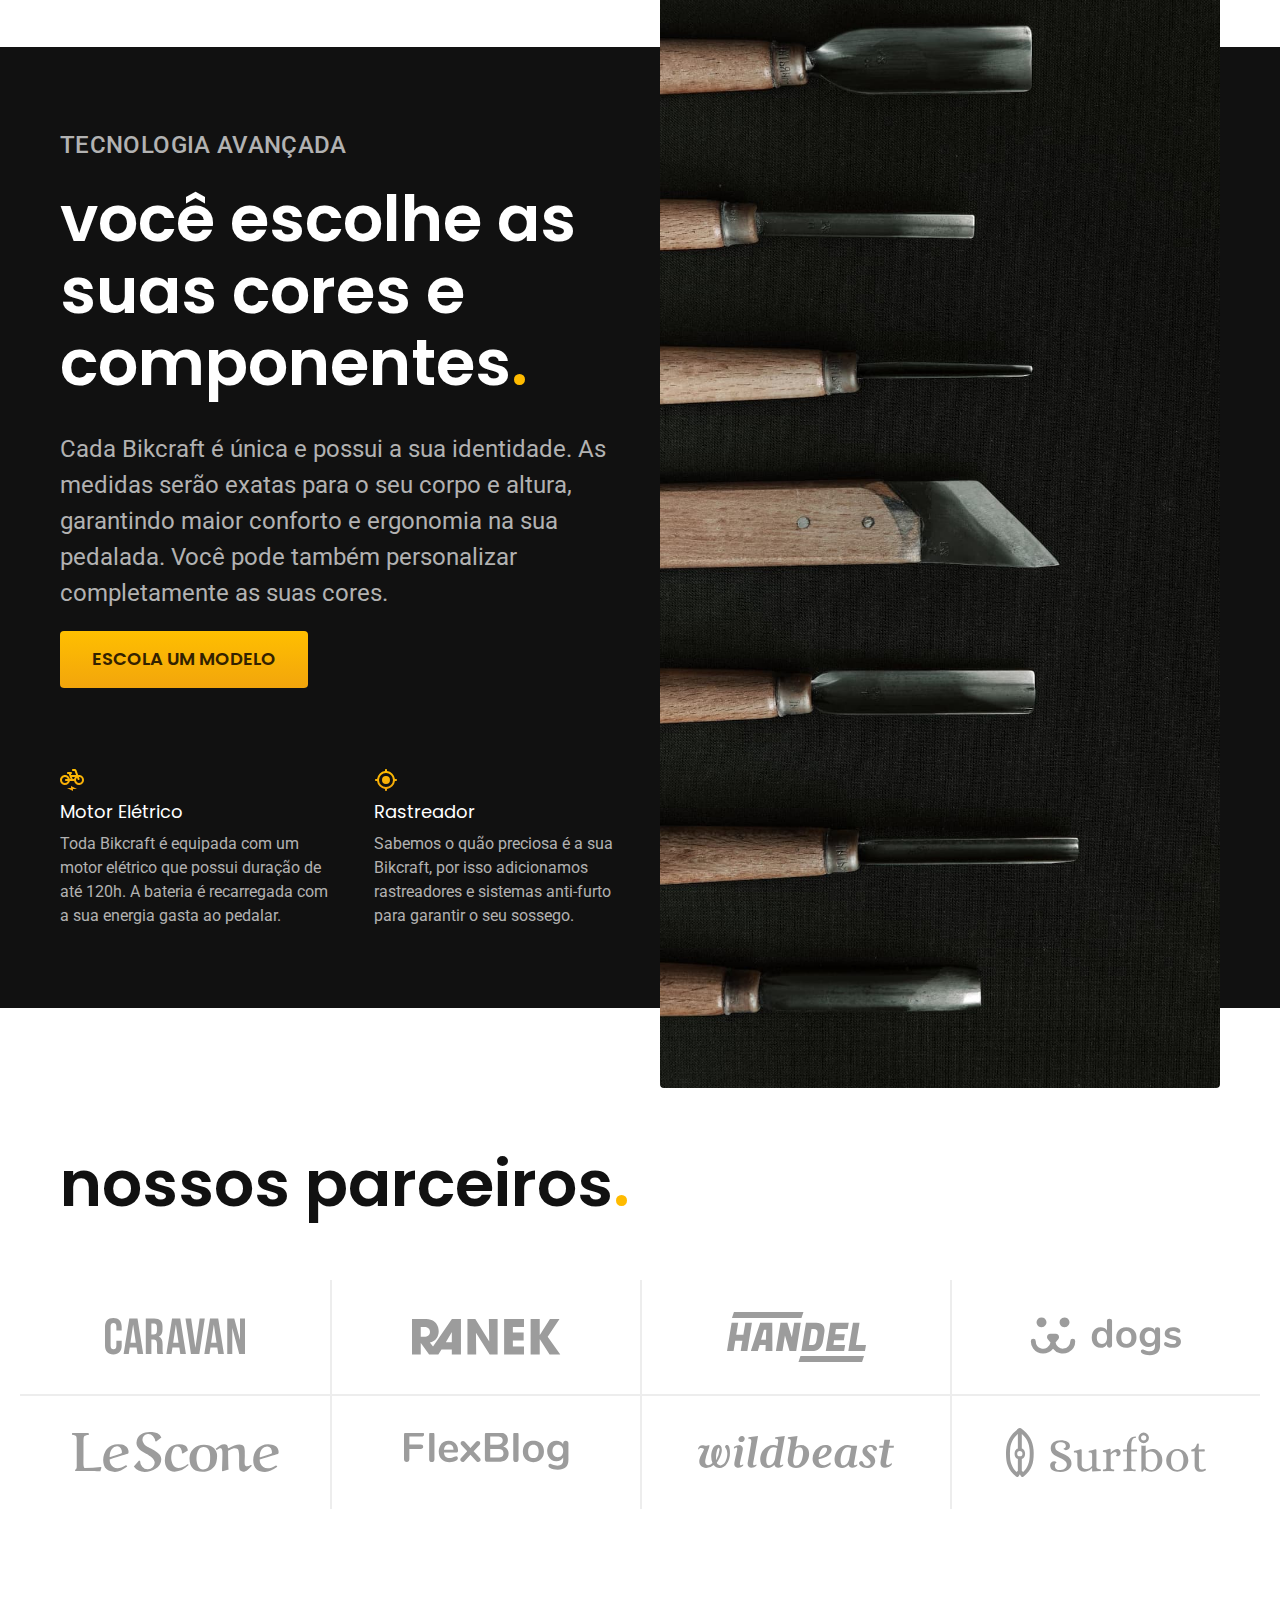
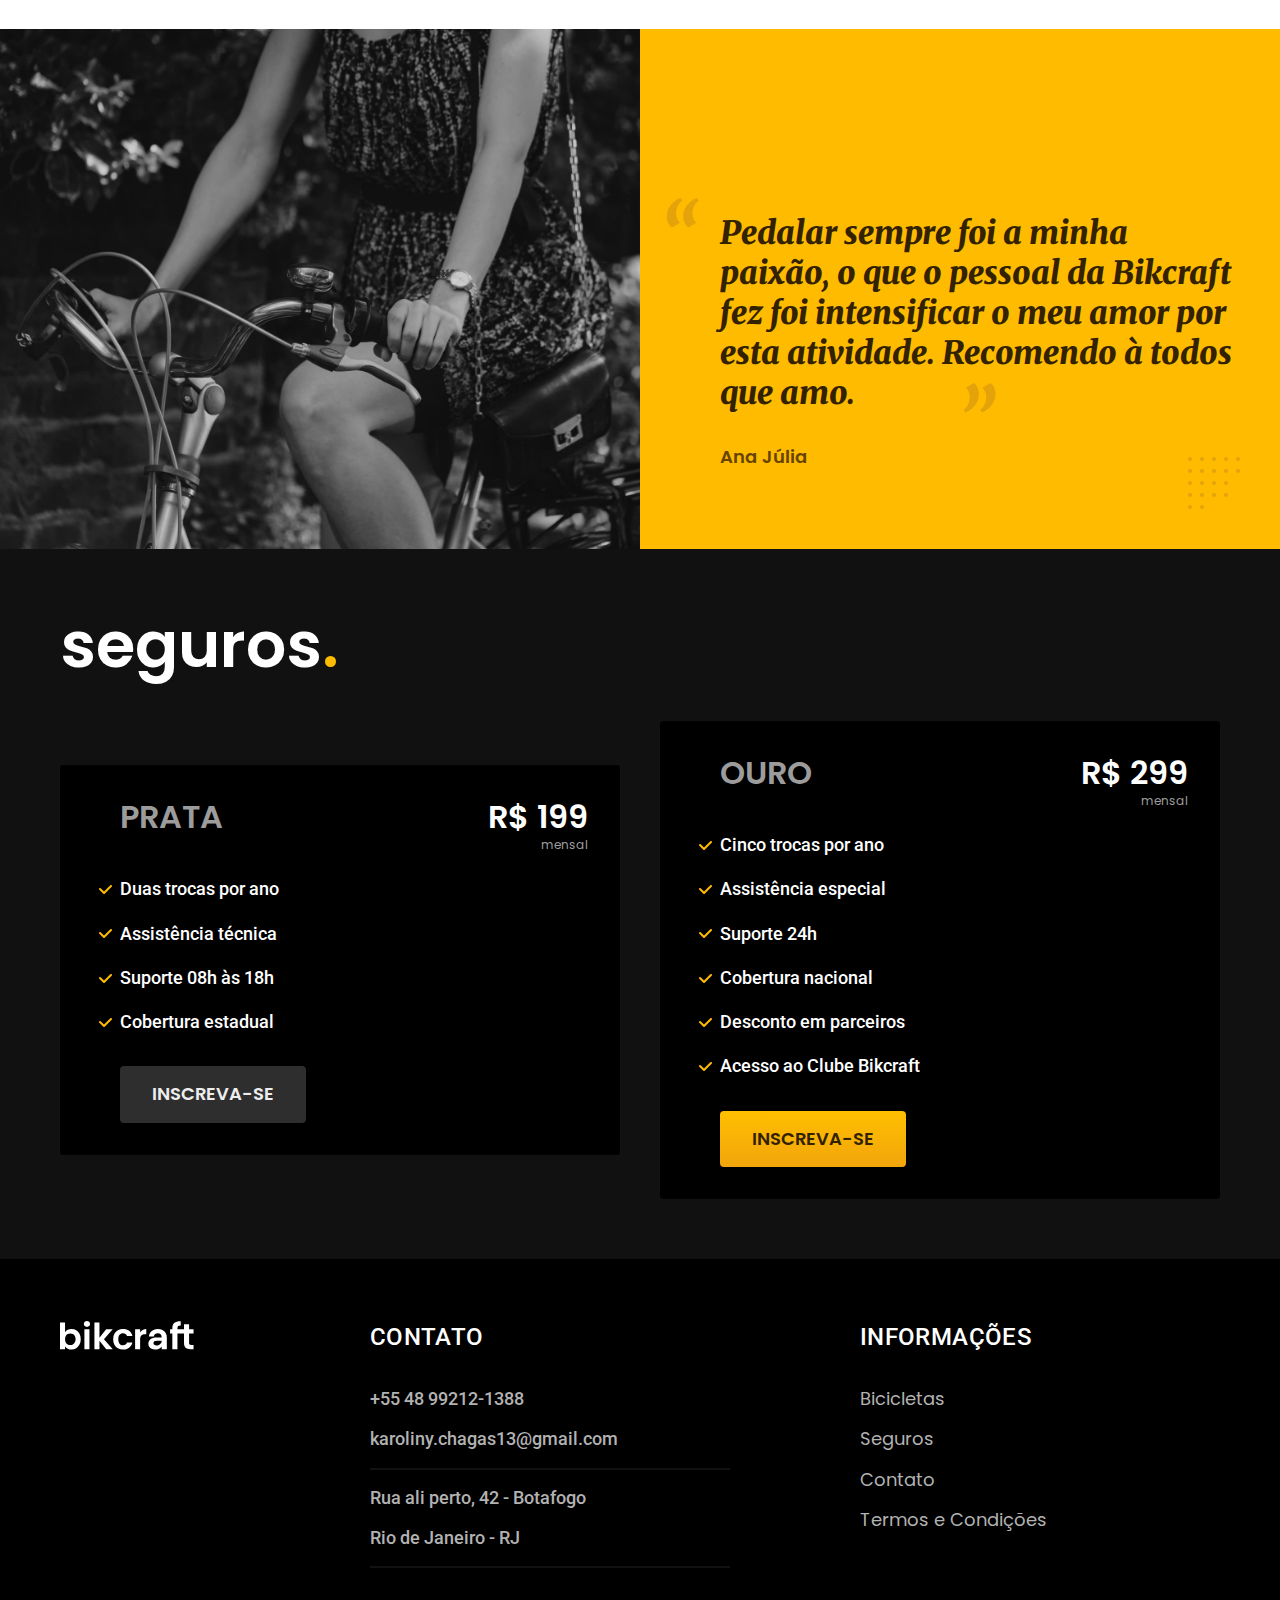
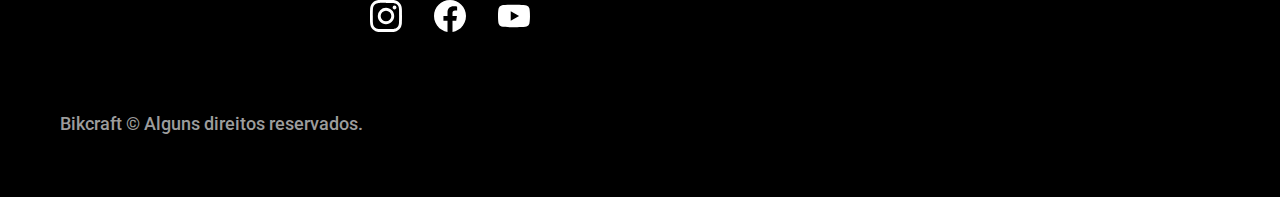
==== commit 94c2f2b0: "perf: add preload for stylesheet to improve loading performance" ====
--- a/index.html
+++ b/index.html
@@ -7,6 +7,7 @@
   <title>Bikcraft - Bicicletas Elétricas</title>
   <meta name="description" content="Bicicletas elétricas de alta precisão e qualidade,  feitas sob medida para o cliente. Explore o mundo na sua velocidade com a Bikcraft.">
 
+  <link rel="preload" href="./css/style.css" as="style">
   <link rel="stylesheet" href="./css/style.css">
 
   <link rel="preconnect" href="https://fonts.googleapis.com">
--- a/css/style.css
+++ b/css/style.css
@@ -13,9 +13,27 @@
 
 /* Utilidades */
 @import "./utilidades/componentes.css";
+@import "./utilidades/formulario.css";
 
 /* Bicicletas */
 @import "./bicicletas/bicicletas-lista.css";
+@import "./bicicletas/bicicletas.css";
+
+/* Bicicleta */
+@import "./bicicleta/bicicleta.css";
+@import "./bicicleta/seguro.css";
 
 /* Seguros */
+@import "./seguros/perguntas.css";
 @import "./seguros/seguros.css";
+@import "./seguros/vantagens.css";
+
+/* Contato */
+@import "./contato/contato.css";
+@import "./contato/lojas.css";
+
+/* Orçamento */
+@import "./orcamento/orcamento.css";
+
+/* Termos */
+@import "./termos/termos.css";
--- a/css/style.css
+++ b/css/style.css
@@ -13,9 +13,27 @@
 
 /* Utilidades */
 @import "./utilidades/componentes.css";
+@import "./utilidades/formulario.css";
 
 /* Bicicletas */
 @import "./bicicletas/bicicletas-lista.css";
+@import "./bicicletas/bicicletas.css";
+
+/* Bicicleta */
+@import "./bicicleta/bicicleta.css";
+@import "./bicicleta/seguro.css";
 
 /* Seguros */
+@import "./seguros/perguntas.css";
 @import "./seguros/seguros.css";
+@import "./seguros/vantagens.css";
+
+/* Contato */
+@import "./contato/contato.css";
+@import "./contato/lojas.css";
+
+/* Orçamento */
+@import "./orcamento/orcamento.css";
+
+/* Termos */
+@import "./termos/termos.css";
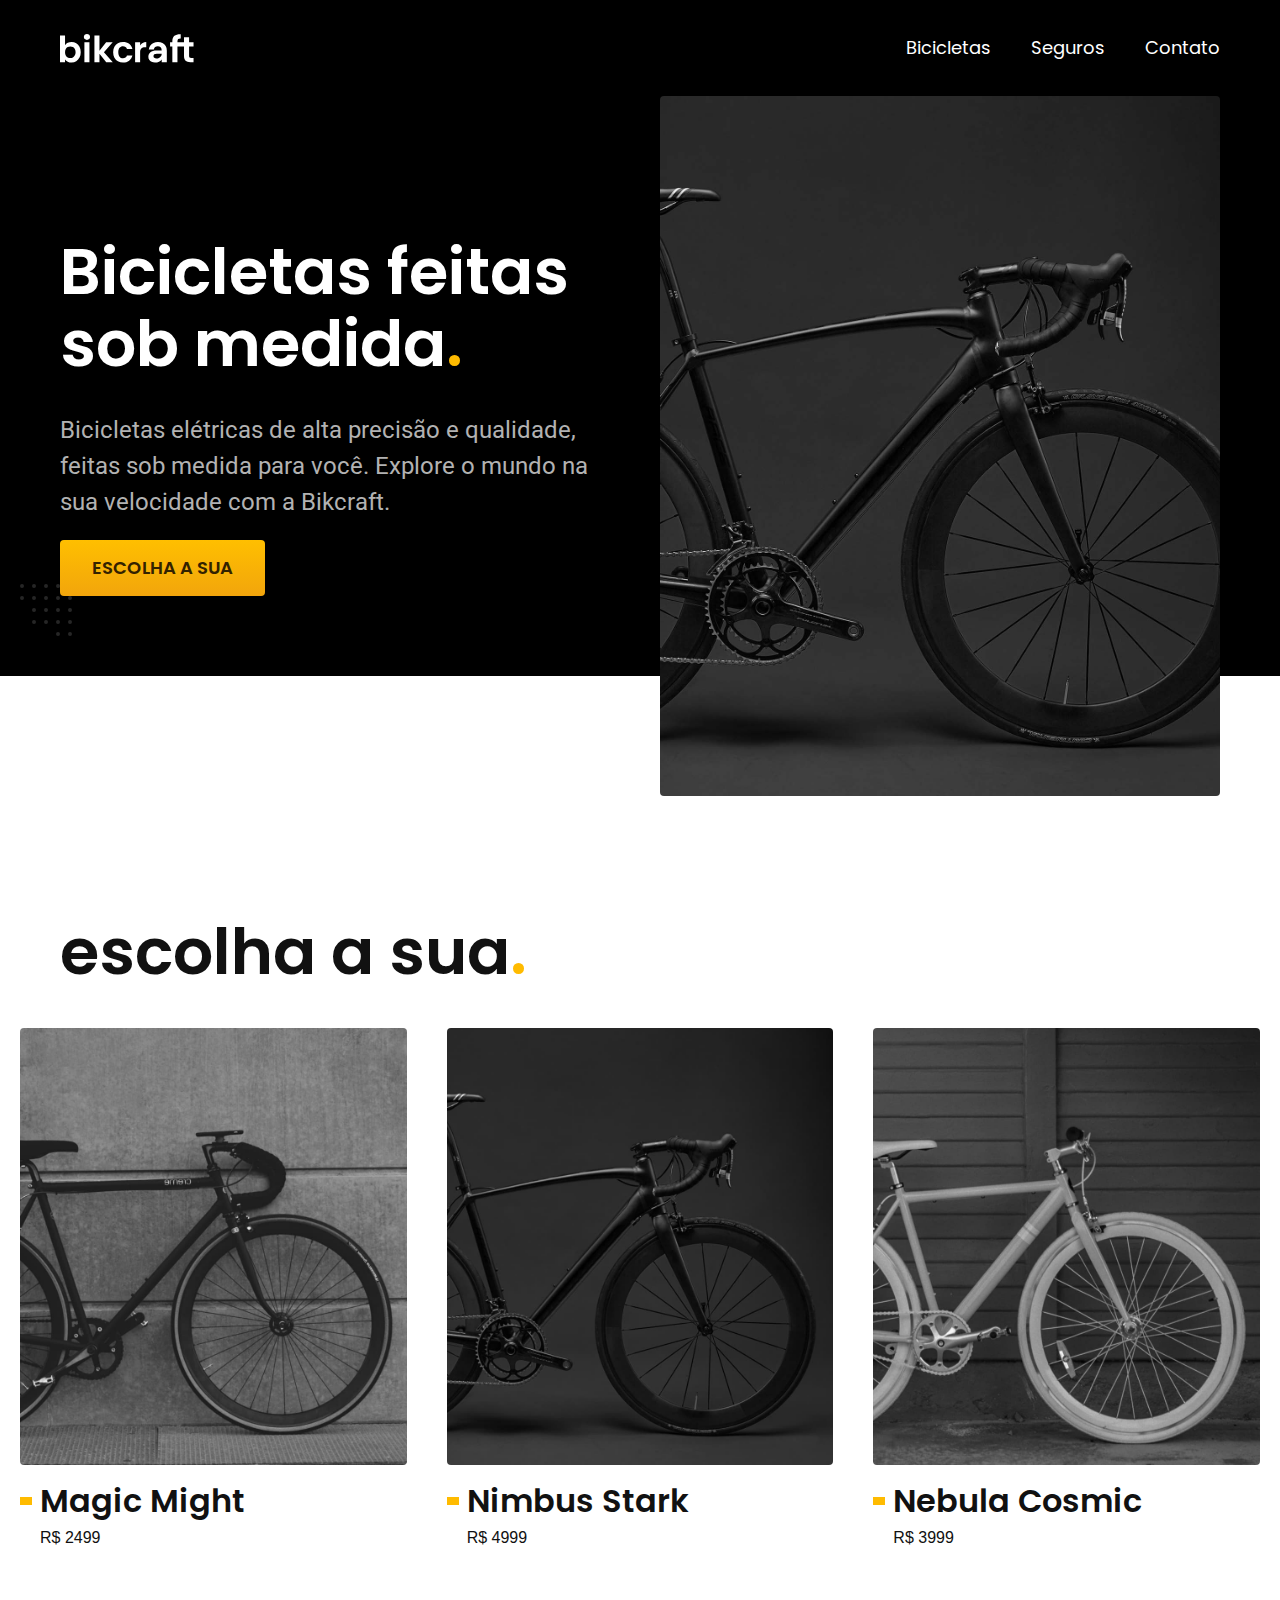
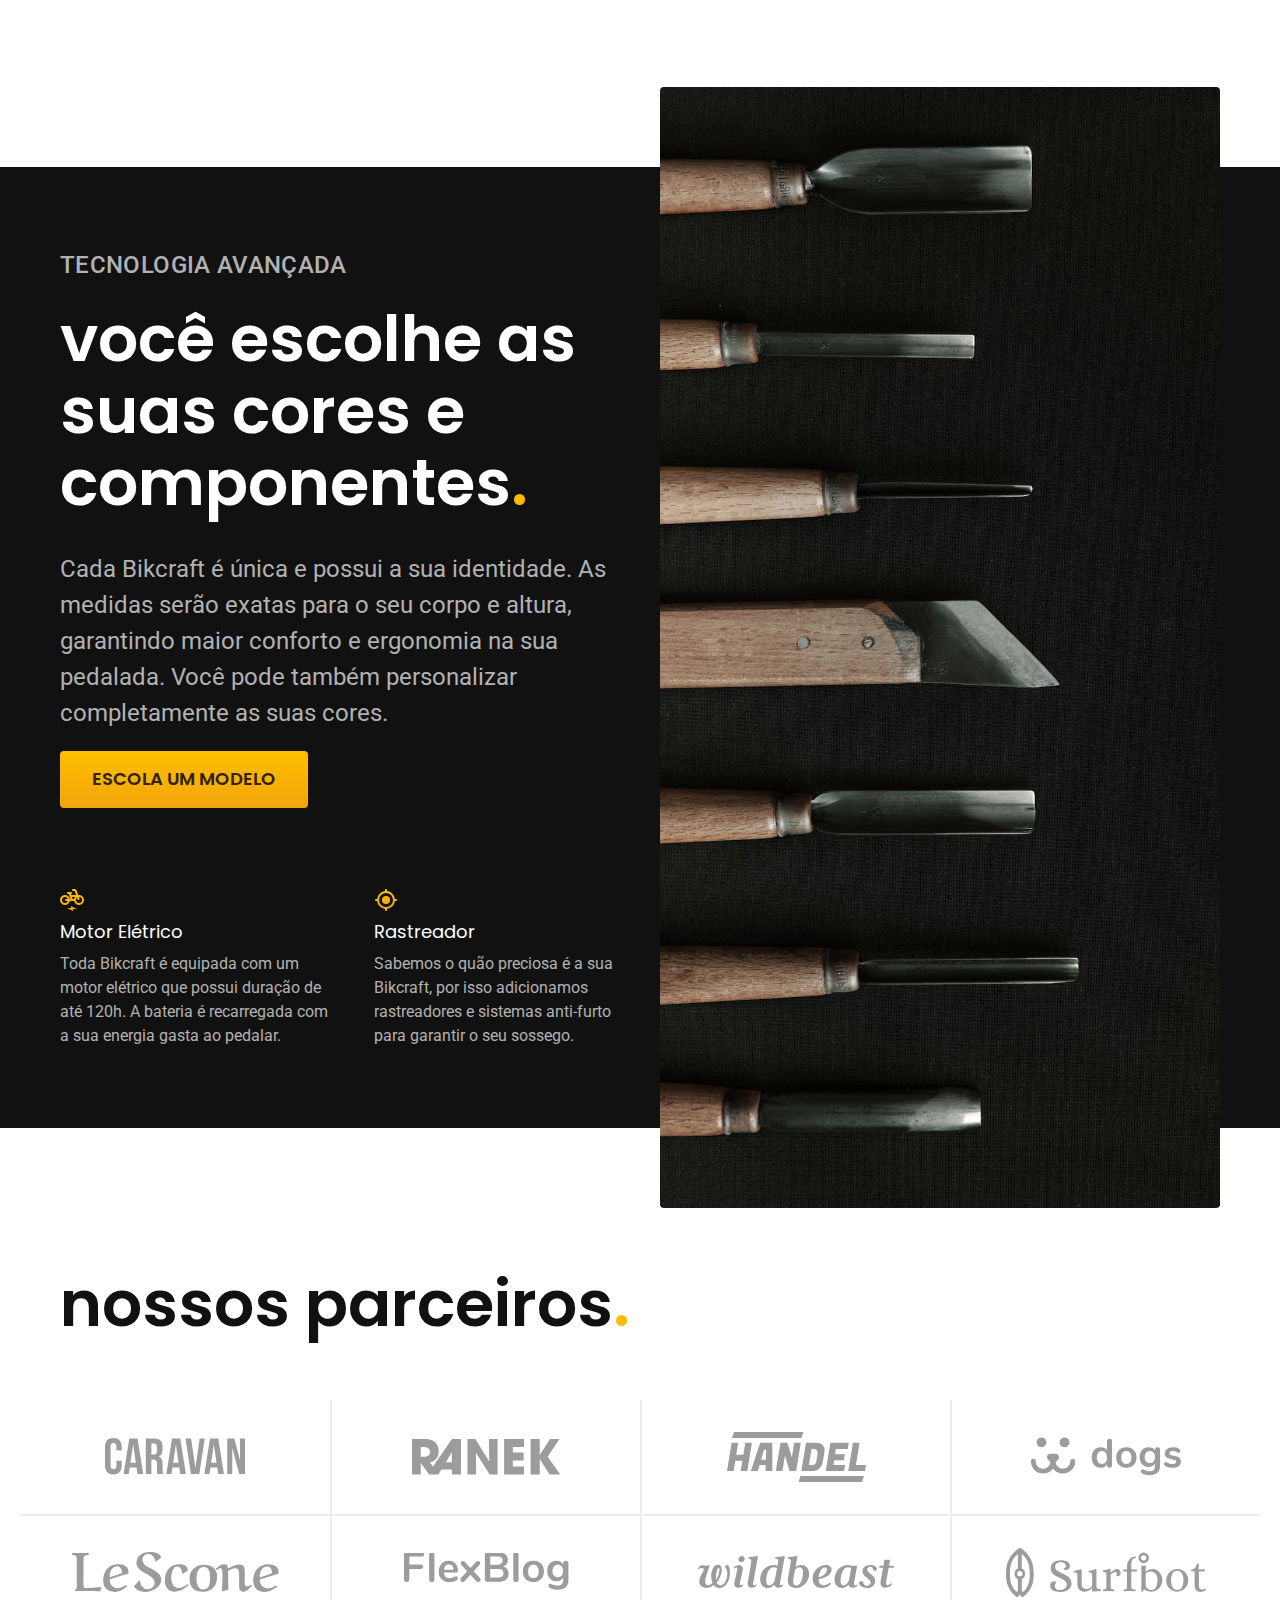
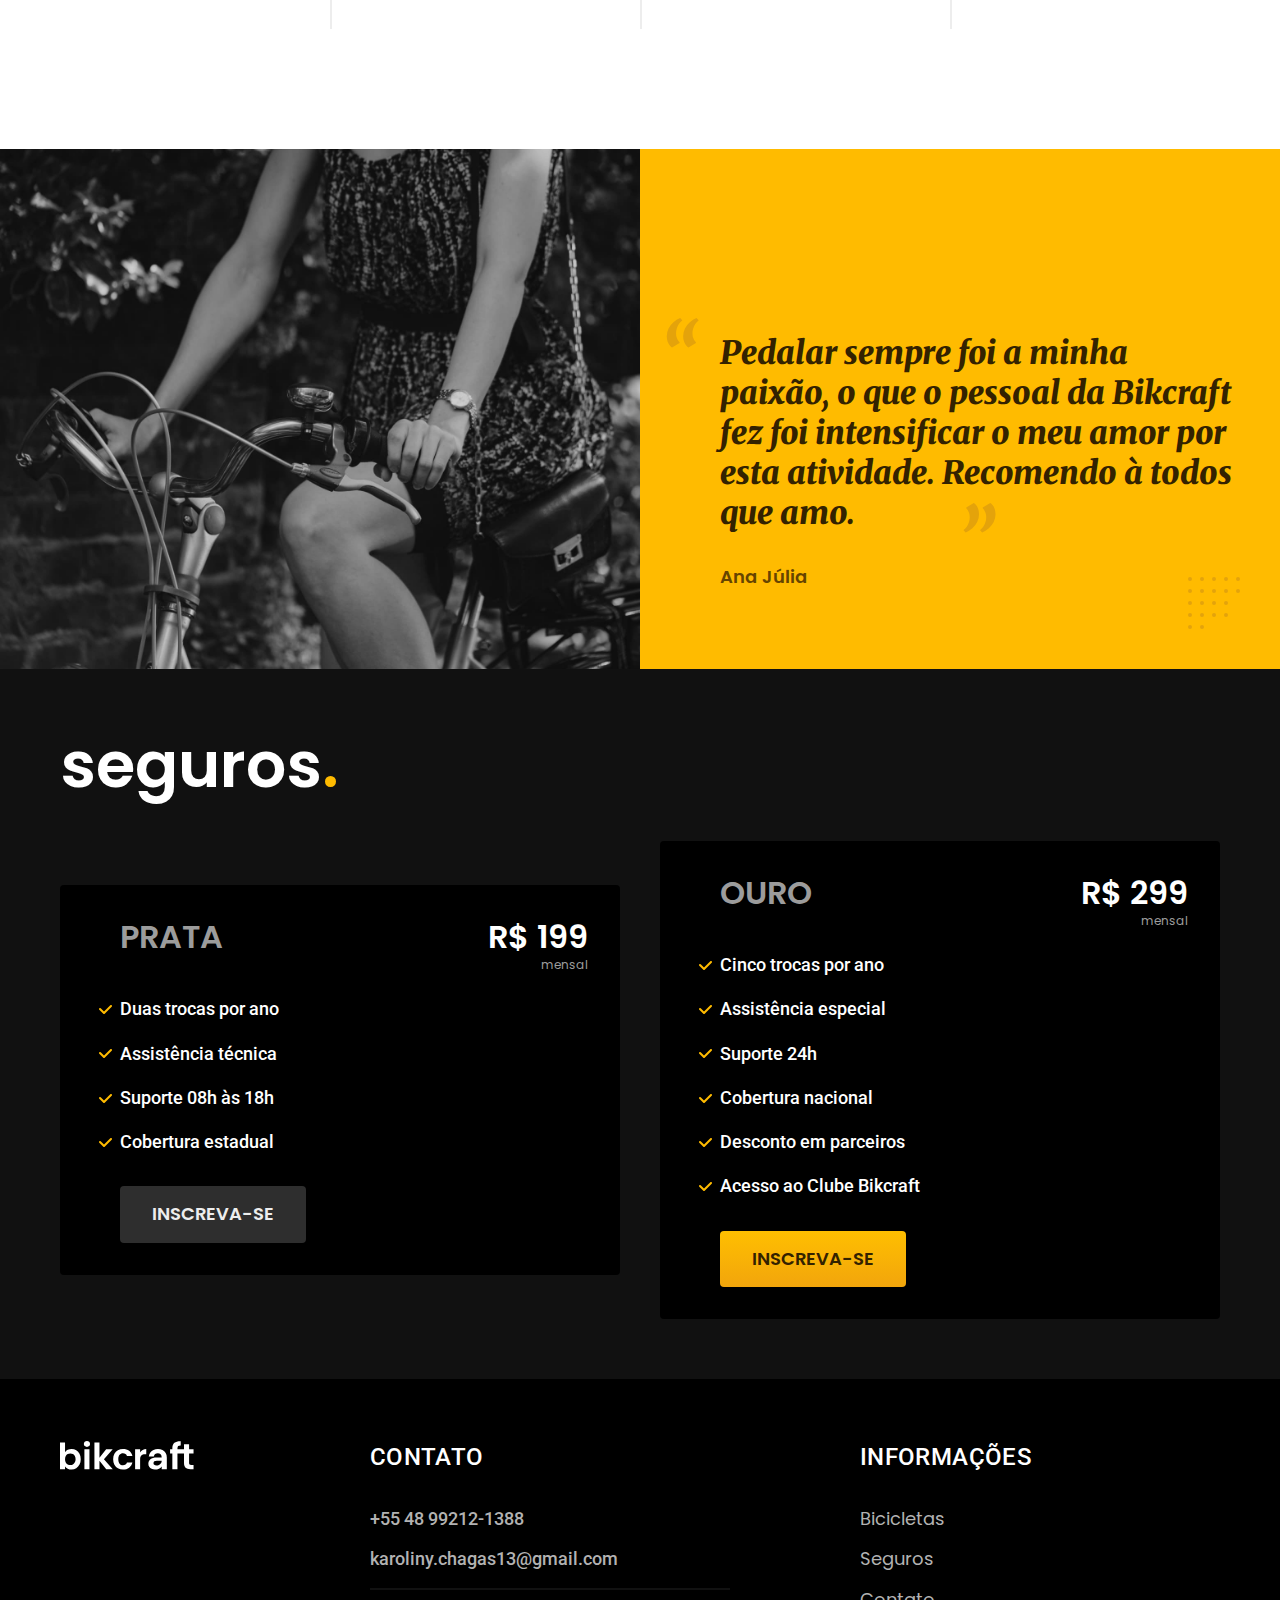
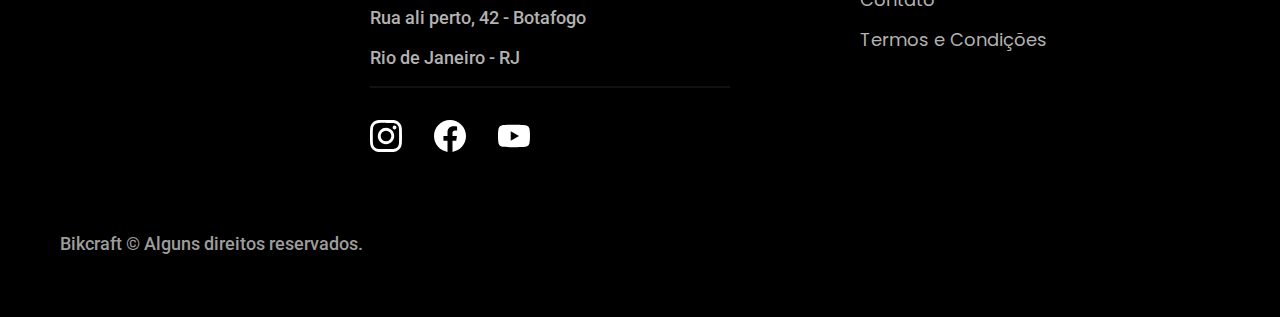
==== commit 98fc36fe: "feat: add responsive picture element for better image optimization" ====
--- a/index.html
+++ b/index.html
@@ -39,9 +39,10 @@
         <p class="font-2-l cor-5">Bicicletas elétricas de alta precisão e qualidade, feitas sob medida para você. Explore o mundo na sua velocidade com a Bikcraft.</p>
         <a class="botao" href="./bicicletas.html">Escolha a sua</a>
       </div>
-      <div class="introducao-imagem">
+      <picture>
+        <source media="(max-width: 800px)" srcset="./img/bicicletas/nim">
         <img src="./img/fotos/introducao.jpg" alt="Bicicleta elétrica preta">
-      </div>
+      </picture>
     </div>
   </main>
 
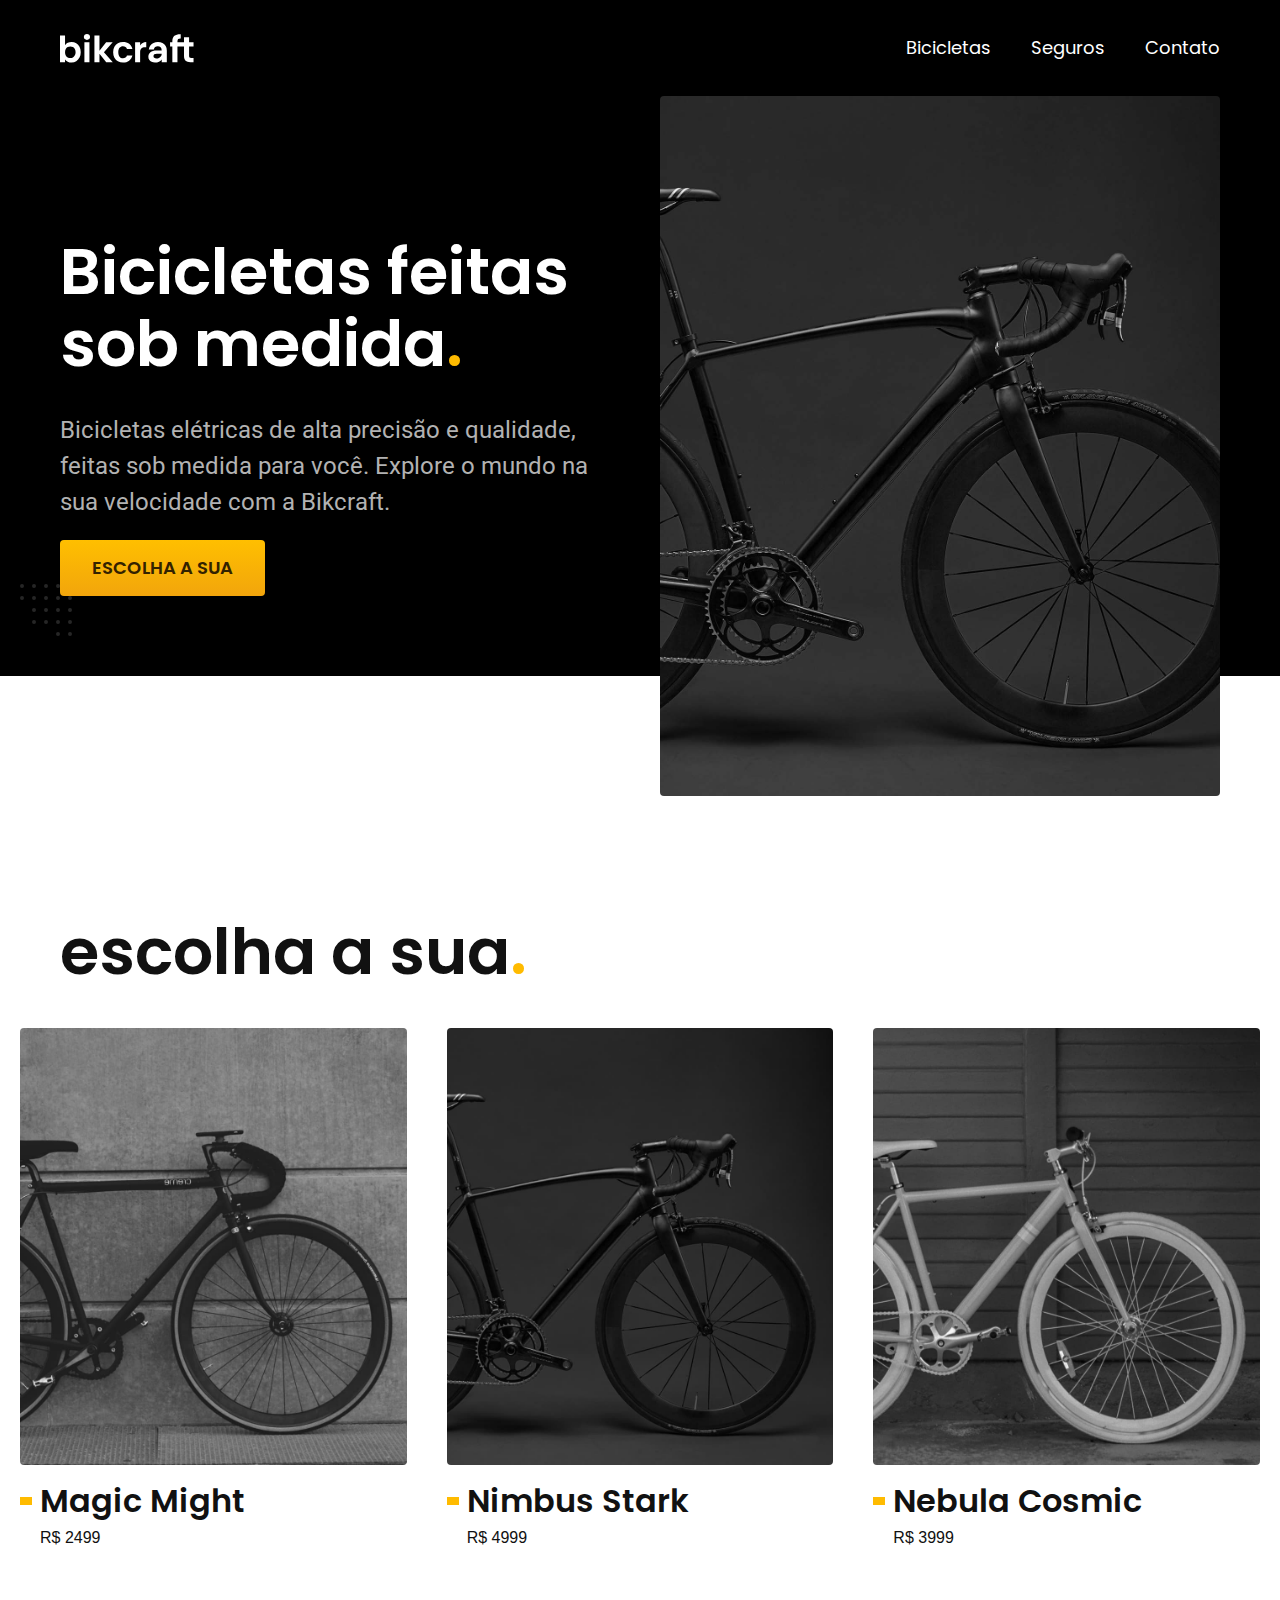
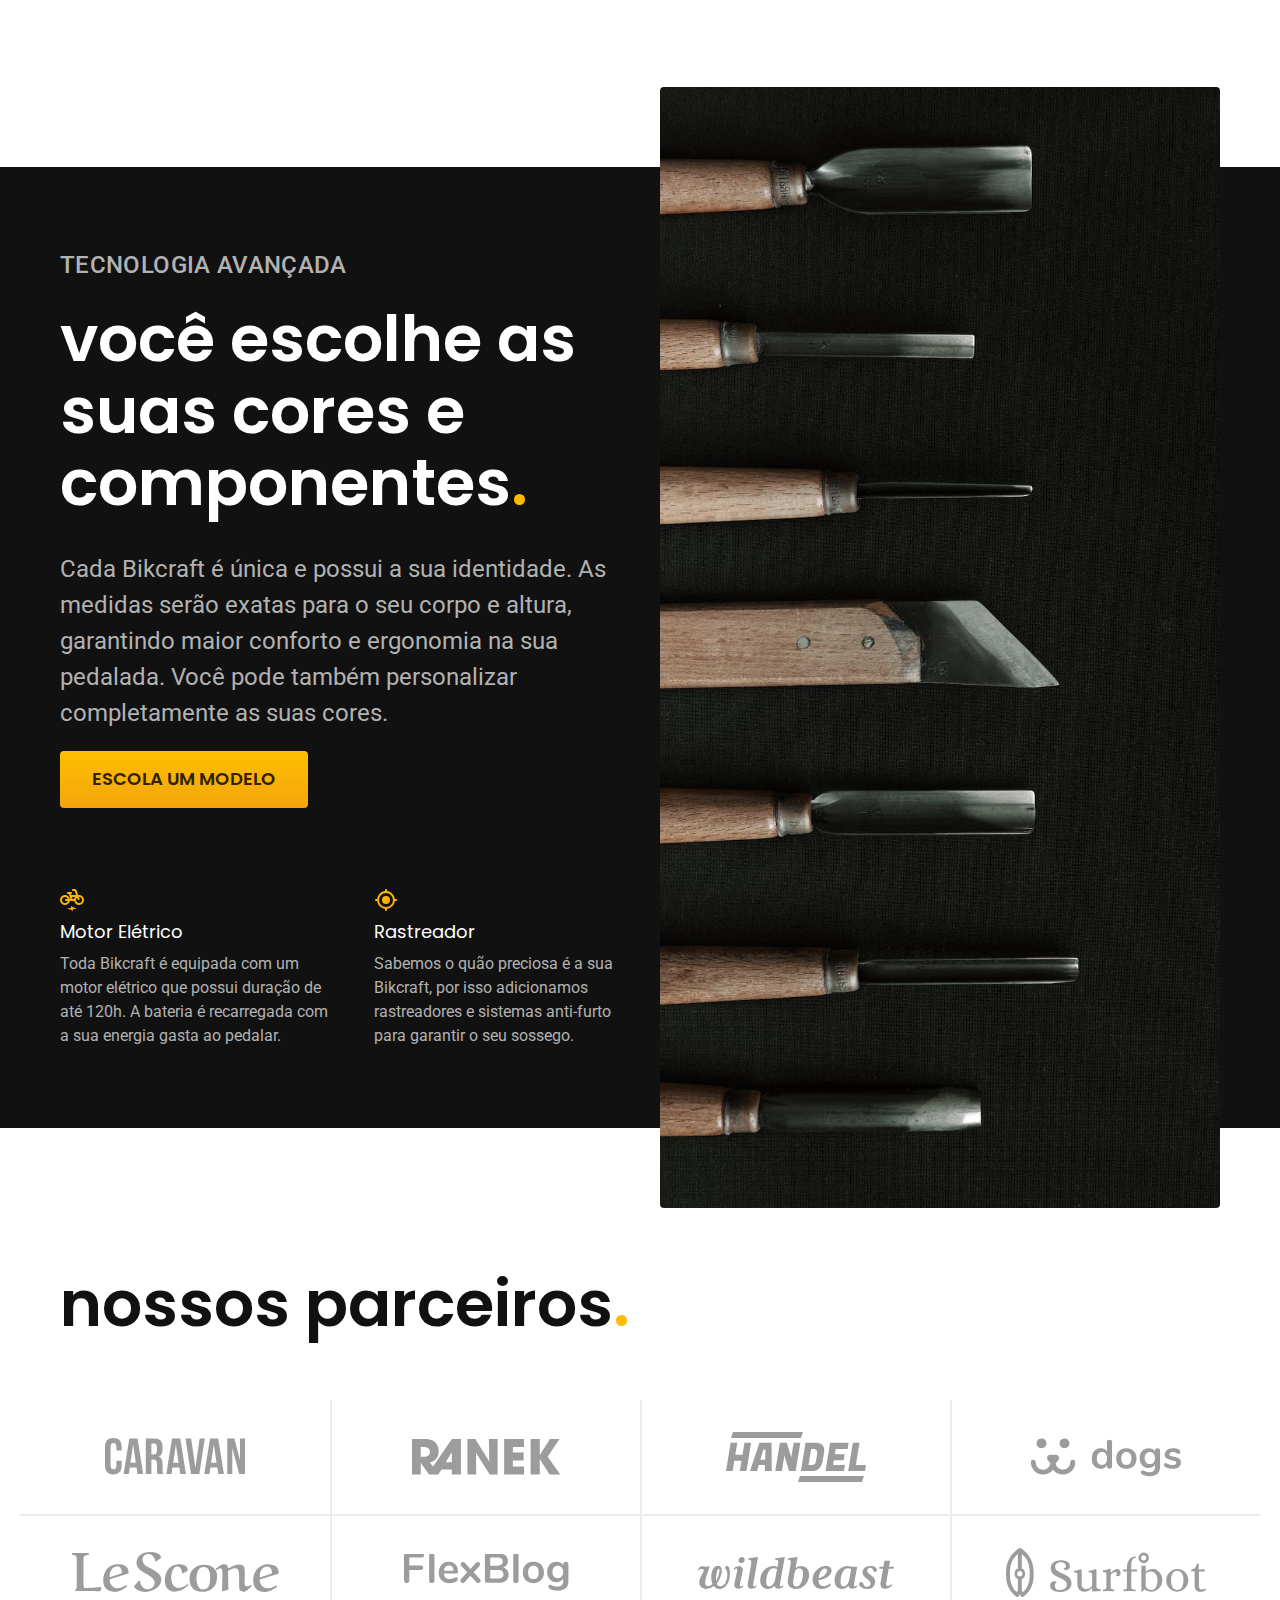
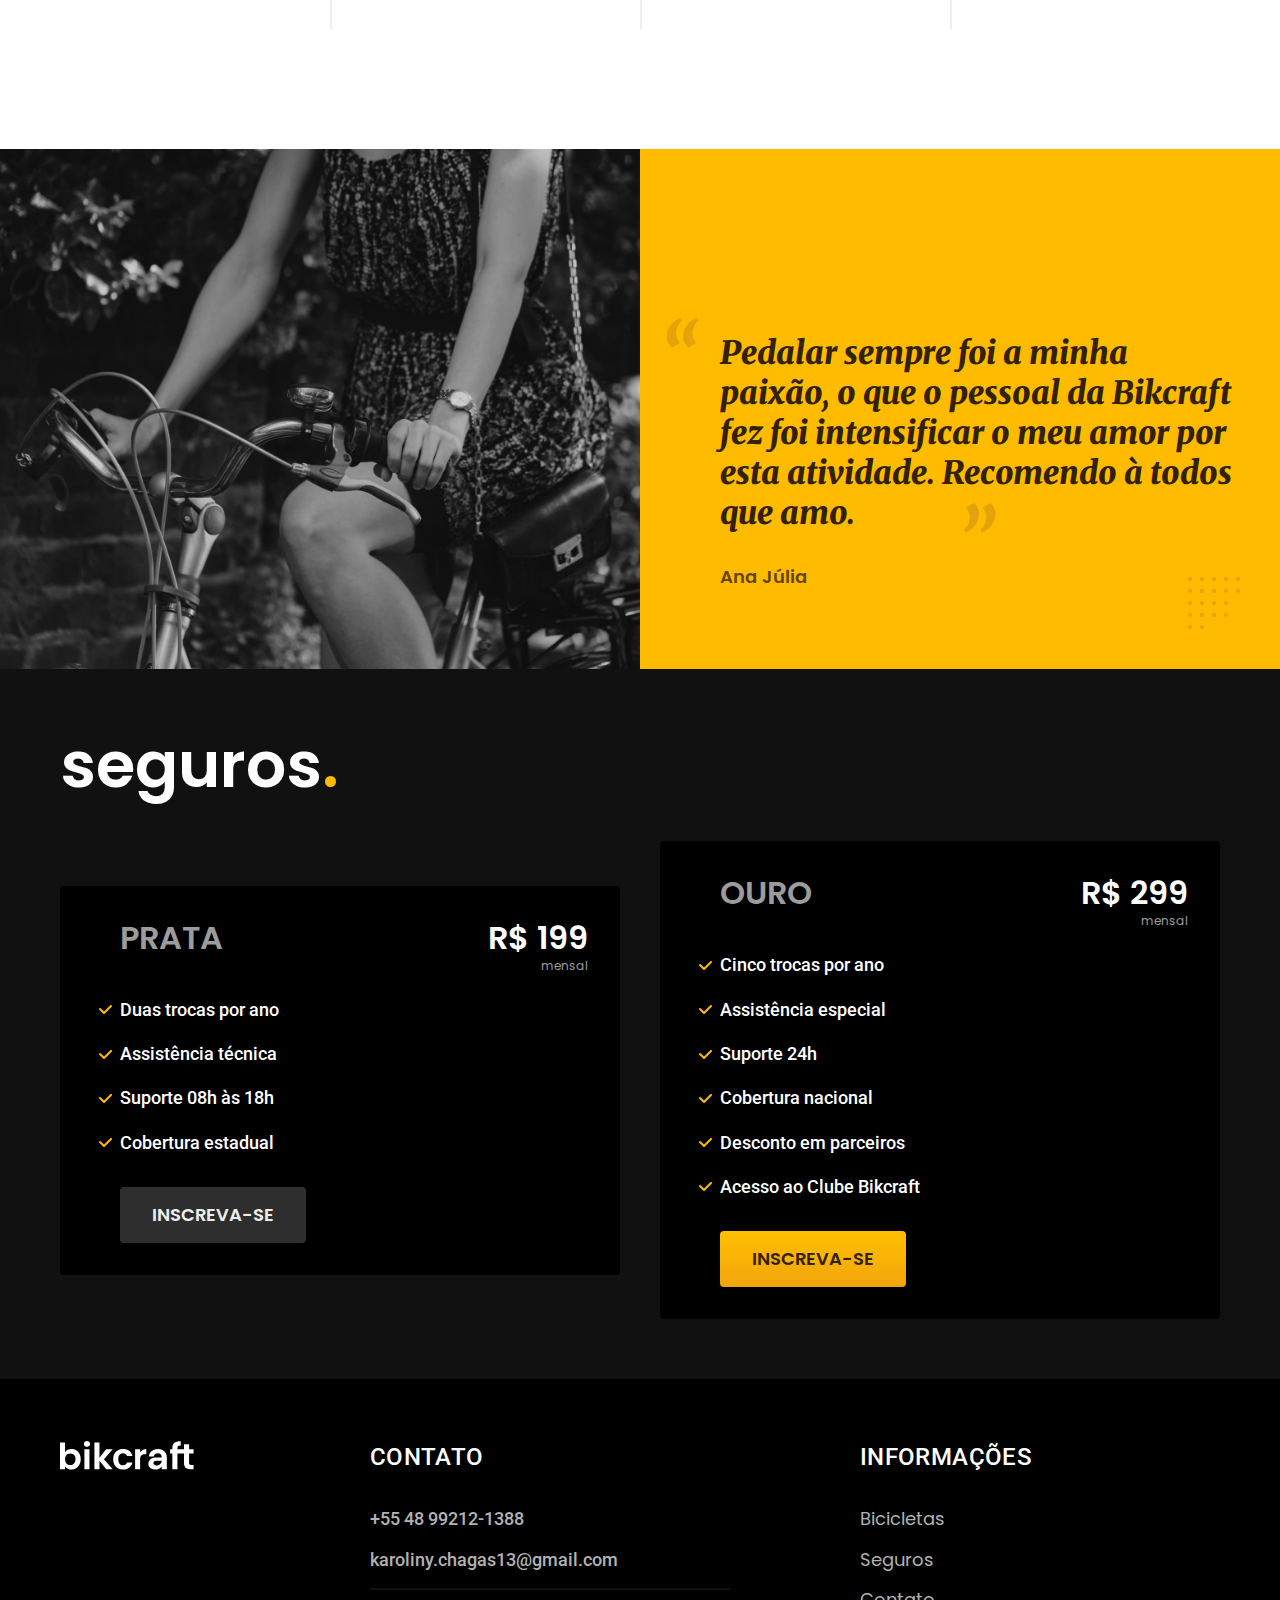
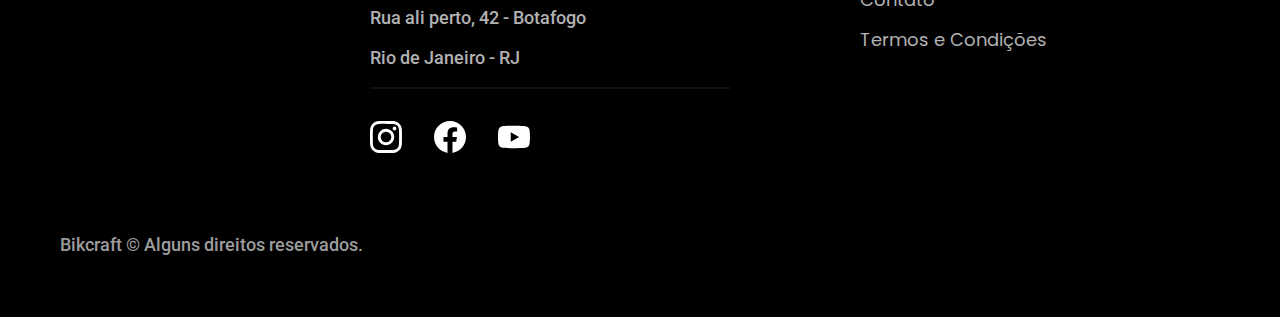
==== commit 409e80b0: "perf: define image dimensions to improve loading and layout stability" ====
--- a/index.html
+++ b/index.html
@@ -19,7 +19,7 @@
   <header class="header-bg">
     <div class="header container">
       <a href="./">
-        <img src="./img/bikcraft.svg" alt="Bikcraft">
+        <img src="./img/bikcraft.svg" width="136" height="32" alt="Bikcraft">
       </a>
 
       <nav aria-label="primaria">
@@ -40,8 +40,8 @@
         <a class="botao" href="./bicicletas.html">Escolha a sua</a>
       </div>
       <picture>
-        <source media="(max-width: 800px)" srcset="./img/bicicletas/nim">
-        <img src="./img/fotos/introducao.jpg" alt="Bicicleta elétrica preta">
+        <source media="(max-width: 800px)" srcset="./img/bicicletas/nimbus.jpg">
+        <img src="./img/fotos/introducao.jpg" width="1280" height="1600" alt="Bicicleta elétrica preta">
       </picture>
     </div>
   </main>
@@ -52,21 +52,21 @@
     <ul>
       <li>
         <a href="./bicicletas/magic.html">
-          <img src="./img/bicicletas/magic-home.jpg" alt="Bicicleta preta">
+          <img src="./img/bicicletas/magic-home.jpg" width="920" height="1040" alt="Bicicleta preta">
           <h3 class="font-1-xl">Magic Might</h3>
           <span>R$ 2499</span>
         </a>
       </li>
       <li>
         <a href="./bicicletas/nimbus.html">
-          <img src="./img/bicicletas/nimbus-home.jpg" alt="Bicicleta preta">
+          <img src="./img/bicicletas/nimbus-home.jpg" width="920" height="1040" alt="Bicicleta preta">
           <h3 class="font-1-xl">Nimbus Stark</h3>
           <span>R$ 4999</span>
         </a>
       </li>
       <li>
         <a href="./bicicletas/nebula.html">
-          <img src="./img/bicicletas/nebula-home.jpg" alt="Bicicleta preta">
+          <img src="./img/bicicletas/nebula-home.jpg" width="920" height="1040" alt="Bicicleta preta">
           <h3 class="font-1-xl">Nebula Cosmic</h3>
           <span>R$ 3999</span>
         </a>
@@ -83,19 +83,19 @@
         <a class="botao" href="./bicicletas.html">Escola um modelo</a>
         <div class="tecnologia-vantagens">
           <div>
-            <img src="./img/icones/eletrica.svg" alt="">
+            <img src="./img/icones/eletrica.svg" width="24" height="24" alt="">
             <h3 class="font-1-m cor-0">Motor Elétrico</h3>
             <p class="font-2-s cor-5">Toda Bikcraft é equipada com um motor elétrico que possui duração de até 120h. A bateria é recarregada com a sua energia gasta ao pedalar.</p>
           </div>
           <div>
-            <img src="./img/icones/rastreador.svg" alt="">
+            <img src="./img/icones/rastreador.svg" width="24" height="24" alt="">
             <h3 class="font-1-m cor-0">Rastreador</h3>
             <p class="font-2-s cor-5">Sabemos o quão preciosa é a sua Bikcraft, por isso adicionamos rastreadores e sistemas anti-furto para garantir o seu sossego.</p>
           </div>
         </div>
       </div>
       <div class="tecnologia-imagem">
-        <img src="./img/fotos/tecnologia.jpg" alt="">
+        <img src="./img/fotos/tecnologia.jpg" width="1200" height="1920" alt="">
       </div>
     </div>
   </article>
@@ -104,20 +104,20 @@
     <h2 class="container font-1-xxl">nossos parceiros<span class="cor-p1">.</span></h2>
 
     <ul>
-      <li><img src="./img/parceiros/caravan.svg" alt="caravan"></li>
-      <li><img src="./img/parceiros/ranek.svg" alt="ranek"></li>
-      <li><img src="./img/parceiros/handel.svg" alt="handel"></li>
-      <li><img src="./img/parceiros/dogs.svg" alt="dogs"></li>
-      <li><img src="./img/parceiros/lescone.svg" alt="lescone"></li>
-      <li><img src="./img/parceiros/flexblog.svg" alt="flexblog"></li>
-      <li><img src="./img/parceiros/wildbeast.svg" alt="wildbeast"></li>
-      <li><img src="./img/parceiros/surfbot.svg" alt="surfbot"></li>
+      <li><img src="./img/parceiros/caravan.svg" alt="Caravan" width="140" height="38"></li>
+      <li><img src="./img/parceiros/ranek.svg" alt="Ranek" width="149" height="36"></li>
+      <li><img src="./img/parceiros/handel.svg" alt="Handel" width="140" height="50"></li>
+      <li><img src="./img/parceiros/dogs.svg" alt="Dogs" width="152" height="39"></li>
+      <li><img src="./img/parceiros/lescone.svg" alt="LeScone" width="208" height="41"></li>
+      <li><img src="./img/parceiros/flexblog.svg" alt="FlexBlog" width="165" height="38"></li>
+      <li><img src="./img/parceiros/wildbeast.svg" alt="Wildbeast" width="196" height="34"></li>
+      <li><img src="./img/parceiros/surfbot.svg" alt="Surfbot" width="200" height="49"></li>
     </ul>
   </section>
 
   <section class="depoimento" aria-label="Depoimento">
     <div>
-      <img src="./img/fotos/depoimento.jpg" alt="Pessoa pedalando uma Bicicleta bikcraft">
+      <img src="./img/fotos/depoimento.jpg" width="1560" height="1360" alt="Pessoa pedalando uma Bicicleta bikcraft">
     </div>
     <div class="depoimento-conteudo">
       <blockquote class="font-1-xl cor-p5">
@@ -160,7 +160,7 @@
 
   <footer class="footer-bg">
     <div class="footer container">
-      <img src="./img/bikcraft.svg" alt="Bikcraft">
+      <img src="./img/bikcraft.svg" width="136" height="32" alt="Bikcraft">
       <div class="footer-contato">
         <h3 class="font-2-l-b cor-0">Contato</h3>
         <ul class="font-2-m cor-5">
@@ -171,13 +171,13 @@
         </ul>
         <div class="footer-redes">
           <a href="./">
-            <img src="./img/redes/instagram.svg" alt="Instagram">
+            <img src="./img/redes/instagram.svg" width="32" height="32" alt="Instagram">
           </a>
           <a href="./">
-            <img src="./img/redes/facebook.svg" alt="Facebook">
+            <img src="./img/redes/facebook.svg" width="32" height="32" alt="Facebook">
           </a>
           <a href="./">
-            <img src="./img/redes/youtube.svg" alt="Youtube">
+            <img src="./img/redes/youtube.svg" width="32" height="32" alt="Youtube">
           </a>
         </div>
       </div>
